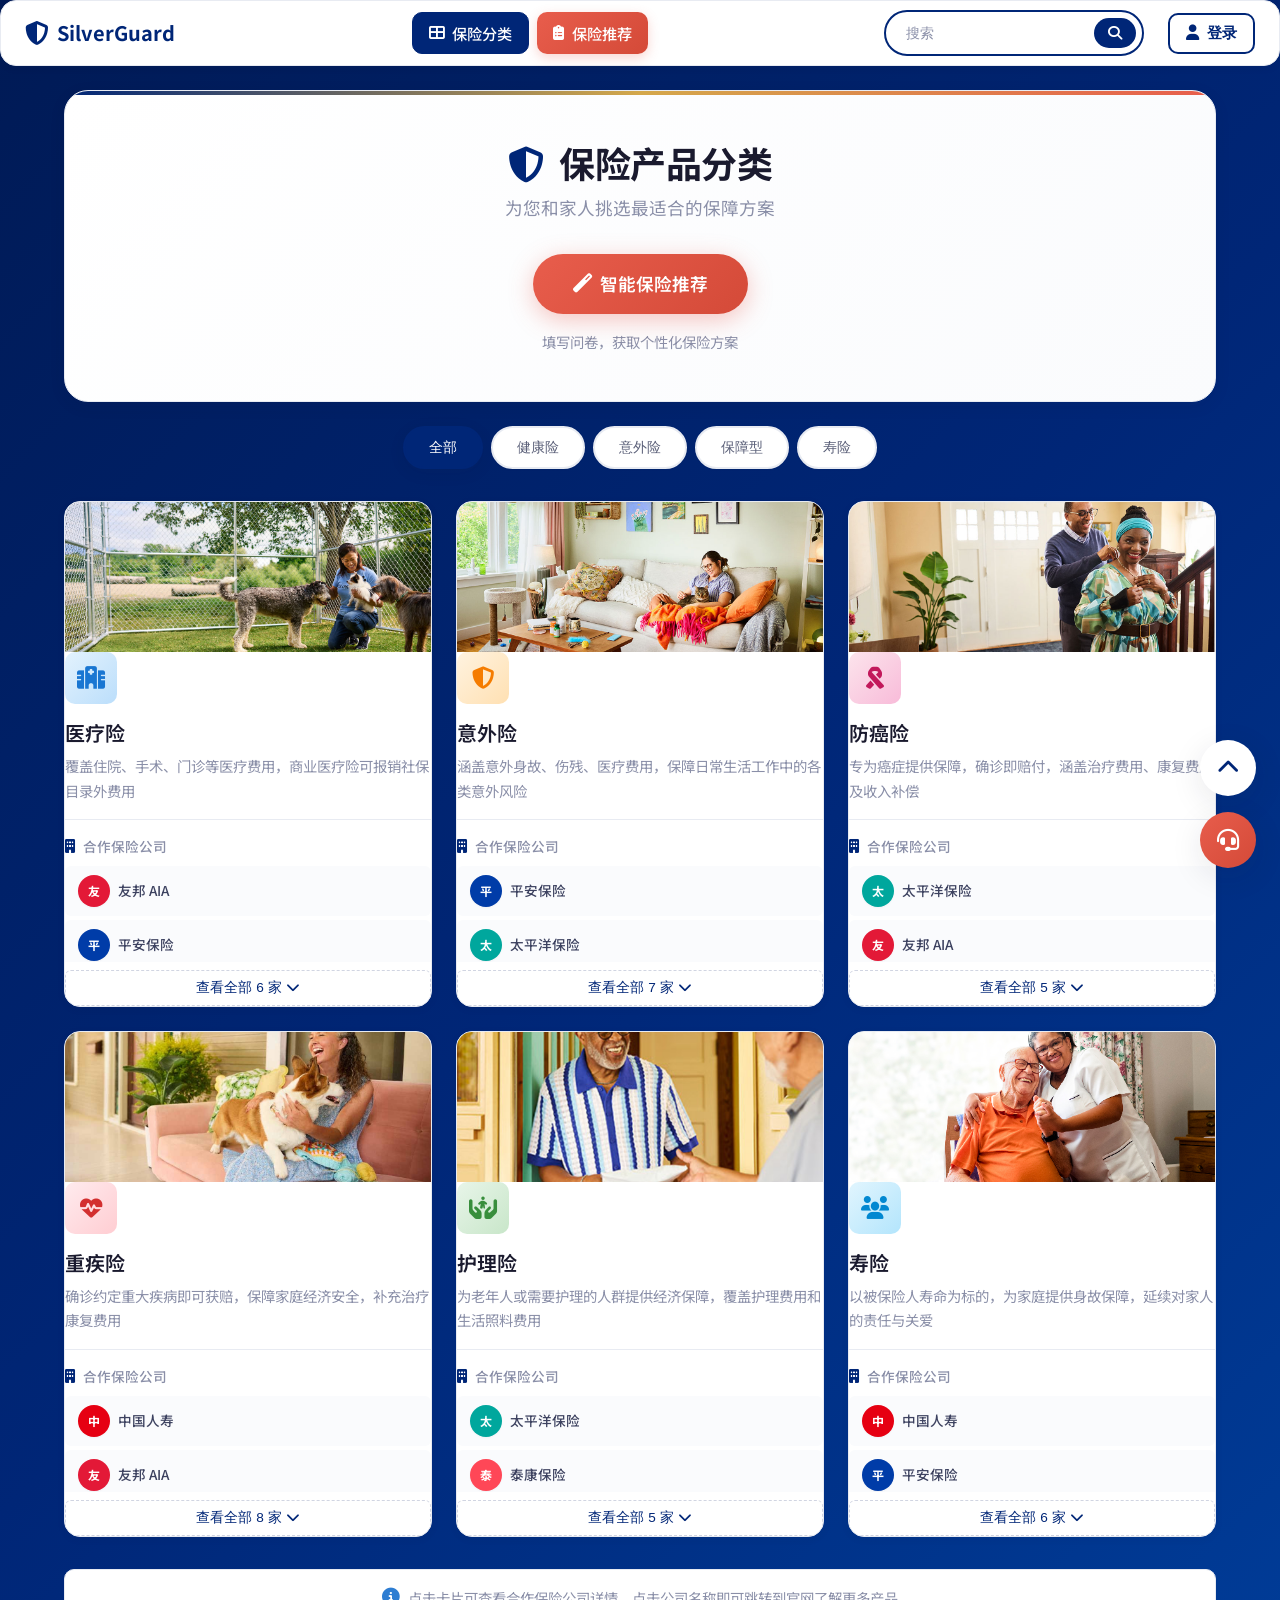
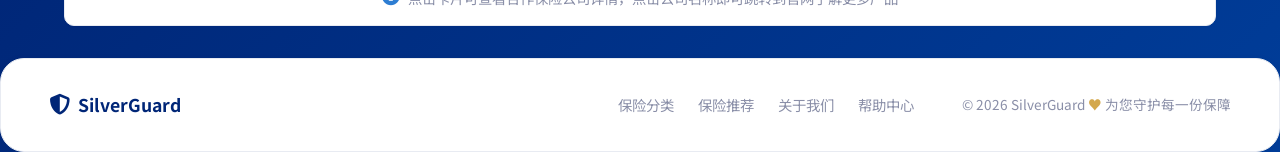
==== SilverGuard/index.html @ 25988c4d "Add files via upload" ====
<!DOCTYPE html>
<html lang="zh-CN">
<head>
    <meta charset="UTF-8">
    <meta name="viewport" content="width=device-width, initial-scale=1.0">
    <title>SilverGuard - 保险产品分类</title>
    <link rel="stylesheet" href="https://cdnjs.cloudflare.com/ajax/libs/font-awesome/6.4.0/css/all.min.css">
    <link href="https://fonts.googleapis.com/css2?family=Noto+Sans+SC:wght@400;500;600;700&display=swap" rel="stylesheet">
    <link rel="stylesheet" href="css/style.css">
    <style>body { background: linear-gradient(135deg, #001a55 0%, #002677 50%, #003d99 100%) !important; }</style>
</head>
<body>
    <!-- 顶部导航栏 -->
    <nav class="top-nav">
        <div class="nav-container">
            <div class="nav-brand">
                <i class="fas fa-shield-alt"></i>
                <span>SilverGuard</span>
            </div>
            <div class="nav-links">
                <a href="index.html" class="nav-link active">
                    <i class="fas fa-th-large"></i> <span>保险分类</span>
                </a>
                <a href="questionnaire.html" class="nav-link nav-link-highlight">
                    <i class="fas fa-clipboard-list"></i> <span>保险推荐</span>
                </a>
            </div>
            <!-- 搜索栏 -->
            <div class="search-bar" onclick="openSearchModal()" style="cursor: pointer;">
                <input type="text" placeholder="搜索" readonly>
                <button type="button"><i class="fas fa-search"></i></button>
            </div>
            <div class="nav-actions">
                <button class="btn-login" onclick="openLoginModal()">
                    <i class="fas fa-user"></i> <span>登录</span>
                </button>
            </div>
        </div>
    </nav>

    <!-- 搜索弹窗 -->
    <div id="search-modal" class="search-modal-overlay">
        <div class="search-modal-content">
            <div class="search-modal-header">
                <div class="search-input-wrapper">
                    <i class="fas fa-search search-icon"></i>
                    <input type="text" id="search-input" placeholder="搜索保险公司、保险种类或产品名称..." autocomplete="off">
                    <button class="search-clear-btn" id="search-clear" style="display: none;">
                        <i class="fas fa-times"></i>
                    </button>
                </div>
                <button class="search-close-btn" onclick="closeSearchModal()">
                    <i class="fas fa-times"></i>
                </button>
            </div>
            <div class="search-modal-body">
                <!-- 搜索建议标签 -->
                <div class="search-suggestions" id="search-suggestions">
                    <div class="suggestion-title">热门搜索</div>
                    <div class="suggestion-tags">
                        <span class="tag" onclick="searchWithKeyword('医疗险')">医疗险</span>
                        <span class="tag" onclick="searchWithKeyword('意外险')">意外险</span>
                        <span class="tag" onclick="searchWithKeyword('重疾险')">重疾险</span>
                        <span class="tag" onclick="searchWithKeyword('防癌险')">防癌险</span>
                        <span class="tag" onclick="searchWithKeyword('护理险')">护理险</span>
                        <span class="tag" onclick="searchWithKeyword('寿险')">寿险</span>
                        <span class="tag" onclick="searchWithKeyword('香港')">香港保险</span>
                        <span class="tag" onclick="searchWithKeyword('内地')">内地保险</span>
                        <span class="tag" onclick="searchWithKeyword('友邦')">友邦</span>
                        <span class="tag" onclick="searchWithKeyword('保诚')">保诚</span>
                        <span class="tag" onclick="searchWithKeyword('平安')">平安</span>
                        <span class="tag" onclick="searchWithKeyword('众安')">众安</span>
                    </div>
                </div>
                <!-- 搜索结果区域 -->
                <div class="search-results" id="search-results" style="display: none;">
                    <div class="results-header">
                        <span id="results-count"></span>
                    </div>
                    <div class="results-list" id="results-list"></div>
                </div>
                <!-- 无结果提示 -->
                <div class="search-no-results" id="search-no-results" style="display: none;">
                    <i class="fas fa-search"></i>
                    <p>未找到匹配的保险产品</p>
                    <span>试试其他关键词，或浏览下面的分类</span>
                </div>
            </div>
        </div>
    </div>

    <!-- 登录弹窗 -->
    <div class="modal-overlay" id="loginModal">
        <div class="modal-content">
            <div class="modal-header">
                <h3><i class="fas fa-user-circle"></i> 用户登录</h3>
                <button class="modal-close" onclick="closeLoginModal()">&times;</button>
            </div>
            <div class="modal-body">
                <div class="login-tabs">
                    <button class="login-tab active" onclick="switchLoginTab('password')">密码登录</button>
                    <button class="login-tab" onclick="switchLoginTab('code')">验证码登录</button>
                </div>
                <form id="loginForm" onsubmit="handleLogin(event)">
                    <div class="form-group">
                        <label><i class="fas fa-phone"></i> 手机号</label>
                        <input type="tel" id="phone" placeholder="请输入手机号" required maxlength="11">
                    </div>
                    <div class="form-group" id="passwordGroup">
                        <label><i class="fas fa-lock"></i> 密码</label>
                        <div class="password-input">
                            <input type="password" id="password" placeholder="请输入密码" required>
                            <button type="button" class="toggle-password" onclick="togglePassword()">
                                <i class="fas fa-eye"></i>
                            </button>
                        </div>
                    </div>
                    <div class="form-group" id="codeGroup" style="display: none;">
                        <label><i class="fas fa-key"></i> 验证码</label>
                        <div class="code-input">
                            <input type="text" id="verifyCode" placeholder="请输入验证码" maxlength="6">
                            <button type="button" class="btn-code" onclick="sendCode()">获取验证码</button>
                        </div>
                    </div>
                    <div class="form-options">
                        <label class="remember-me">
                            <input type="checkbox" checked> 记住我
                        </label>
                        <a href="#" class="forgot-link">忘记密码？</a>
                    </div>
                    <button type="submit" class="btn-submit">
                        <i class="fas fa-sign-in-alt"></i> 登录
                    </button>
                    <p class="register-hint">
                        还没有账号？<a href="#" onclick="showRegister()">立即注册</a>
                    </p>
                </form>
            </div>
        </div>
    </div>

    <div class="container">
        <!-- 顶部标题区 -->
        <div class="header">
            <div class="header-content">
                <h1><i class="fas fa-shield-alt"></i> 保险产品分类</h1>
                <p>为您和家人挑选最适合的保障方案</p>
            </div>
            <!-- 快速入口按钮 -->
            <div class="quick-actions">
                <a href="questionnaire.html" class="quick-btn primary">
                    <i class="fas fa-magic"></i> 智能保险推荐
                </a>
                <span class="quick-hint">填写问卷，获取个性化保险方案</span>
            </div>
        </div>

        <!-- 筛选标签 -->
        <div class="filter-section">
            <button class="filter-btn active" data-filter="all">全部</button>
            <button class="filter-btn" data-filter="health">健康险</button>
            <button class="filter-btn" data-filter="accident">意外险</button>
            <button class="filter-btn" data-filter="protection">保障型</button>
            <button class="filter-btn" data-filter="life">寿险</button>
        </div>

        <!-- 保险分类网格 -->
        <div class="category-grid">
            
            <!-- 医疗险卡片 -->
            <div class="category-card medical-card" onclick="expandCategory('medical')">
                <div class="category-image">
                    <img src="picture/P1.png" alt="医疗险">
                </div>
                <div class="category-icon">
                    <i class="fas fa-hospital"></i>
                </div>
                <h3>医疗险</h3>
                <p>覆盖住院、手术、门诊等医疗费用，商业医疗险可报销社保目录外费用</p>
                <div class="category-companies">
                    <span class="companies-label">
                        <i class="fas fa-building"></i> 合作保险公司
                    </span>
                    <div class="company-list" id="medical-list">
                        <a href="https://www.aia.com.hk/zh-hk" target="_blank" class="company-item" onclick="event.stopPropagation()">
                            <span class="company-logo-small" style="--logo-color: #E31937;">友</span>
                            <span class="company-name">友邦 AIA</span>
                            <i class="fas fa-external-link-alt"></i>
                        </a>
                        <a href="https://www.pingan.com" target="_blank" class="company-item" onclick="event.stopPropagation()">
                            <span class="company-logo-small" style="--logo-color: #003CA8;">平</span>
                            <span class="company-name">平安保险</span>
                            <i class="fas fa-external-link-alt"></i>
                        </a>
                        <a href="https://www.cicic.com.cn" target="_blank" class="company-item" onclick="event.stopPropagation()">
                            <span class="company-logo-small" style="--logo-color: #E60012;">中</span>
                            <span class="company-name">中国人寿</span>
                            <i class="fas fa-external-link-alt"></i>
                        </a>
                        <a href="https://www.picchealth.com" target="_blank" class="company-item" onclick="event.stopPropagation()">
                            <span class="company-logo-small" style="--logo-color: #00A79D;">太</span>
                            <span class="company-name">太平洋保险</span>
                            <i class="fas fa-external-link-alt"></i>
                        </a>
                        <a href="https://www.newchinalife.com" target="_blank" class="company-item" onclick="event.stopPropagation()">
                            <span class="company-logo-small" style="--logo-color: #FF6600;">新</span>
                            <span class="company-name">新华保险</span>
                            <i class="fas fa-external-link-alt"></i>
                        </a>
                        <a href="https://www.tal.com" target="_blank" class="company-item" onclick="event.stopPropagation()">
                            <span class="company-logo-small" style="--logo-color: #FF4757;">泰</span>
                            <span class="company-name">泰康保险</span>
                            <i class="fas fa-external-link-alt"></i>
                        </a>
                    </div>
                    <button class="expand-btn" onclick="toggleCompanies(this, 'medical-list', event)">
                        查看全部 6 家 <i class="fas fa-chevron-down"></i>
                    </button>
                </div>
            </div>

            <!-- 意外险卡片 -->
            <div class="category-card accident-card" onclick="expandCategory('accident')">

                <div class="category-image">
                    <img src="picture/P2.png" alt="意外险">
                </div>
                <div class="category-icon">
                    <i class="fas fa-shield-alt"></i>
                </div>
                <h3>意外险</h3>
                <p>涵盖意外身故、伤残、医疗费用，保障日常生活工作中的各类意外风险</p>
                <div class="category-companies">
                    <span class="companies-label">
                        <i class="fas fa-building"></i> 合作保险公司
                    </span>
                    <div class="company-list" id="accident-list">
                        <a href="https://www.pingan.com" target="_blank" class="company-item" onclick="event.stopPropagation()">
                            <span class="company-logo-small" style="--logo-color: #003CA8;">平</span>
                            <span class="company-name">平安保险</span>
                            <i class="fas fa-external-link-alt"></i>
                        </a>
                        <a href="https://www.picchealth.com" target="_blank" class="company-item" onclick="event.stopPropagation()">
                            <span class="company-logo-small" style="--logo-color: #00A79D;">太</span>
                            <span class="company-name">太平洋保险</span>
                            <i class="fas fa-external-link-alt"></i>
                        </a>
                        <a href="https://www.allianz.com.cn" target="_blank" class="company-item" onclick="event.stopPropagation()">
                            <span class="company-logo-small" style="--logo-color: #FF6600;">安</span>
                            <span class="company-name">安联保险</span>
                            <i class="fas fa-external-link-alt"></i>
                        </a>
                        <a href="https://www.axa.com.cn" target="_blank" class="company-item" onclick="event.stopPropagation()">
                            <span class="company-logo-small" style="--logo-color: #003F87;">AX</span>
                            <span class="company-name">AXA 法国安盛</span>
                            <i class="fas fa-external-link-alt"></i>
                        </a>
                        <a href="https://www.generali.com.cn" target="_blank" class="company-item" onclick="event.stopPropagation()">
                            <span class="company-logo-small" style="--logo-color: #00AEEF;">忠</span>
                            <span class="company-name">忠利保险</span>
                            <i class="fas fa-external-link-alt"></i>
                        </a>
                        <a href="https://www.aig.com.cn" target="_blank" class="company-item" onclick="event.stopPropagation()">
                            <span class="company-logo-small" style="--logo-color: #2E7D32;">A</span>
                            <span class="company-name">AIG 美亚保险</span>
                            <i class="fas fa-external-link-alt"></i>
                        </a>
                        <a href="https://www.sunshine.com.cn" target="_blank" class="company-item" onclick="event.stopPropagation()">
                            <span class="company-logo-small" style="--logo-color: #FFB800;">阳</span>
                            <span class="company-name">阳光保险</span>
                            <i class="fas fa-external-link-alt"></i>
                        </a>
                    </div>
                    <button class="expand-btn" onclick="toggleCompanies(this, 'accident-list', event)">
                        查看全部 7 家 <i class="fas fa-chevron-down"></i>
                    </button>
                </div>
            </div>

            <!-- 防癌险卡片 -->
            <div class="category-card cancer-card" onclick="expandCategory('cancer')">
                <div class="category-image">
                    <img src="picture/P3.png" alt="防癌险">
                </div>
                <div class="category-icon">
                    <i class="fas fa-ribbon"></i>
                </div>
                <h3>防癌险</h3>
                <p>专为癌症提供保障，确诊即赔付，涵盖治疗费用、康复费用及收入补偿</p>

                <div class="category-companies">
                    <span class="companies-label">
                        <i class="fas fa-building"></i> 合作保险公司
                    </span>
                    <div class="company-list" id="cancer-list">
                        <a href="https://www.picchealth.com" target="_blank" class="company-item" onclick="event.stopPropagation()">
                            <span class="company-logo-small" style="--logo-color: #00A79D;">太</span>
                            <span class="company-name">太平洋保险</span>
                            <i class="fas fa-external-link-alt"></i>
                        </a>
                        <a href="https://www.aia.com.hk/zh-hk" target="_blank" class="company-item" onclick="event.stopPropagation()">
                            <span class="company-logo-small" style="--logo-color: #E31937;">友</span>
                            <span class="company-name">友邦 AIA</span>
                            <i class="fas fa-external-link-alt"></i>
                        </a>
                        <a href="https://www.bupa.com.cn" target="_blank" class="company-item" onclick="event.stopPropagation()">
                            <span class="company-logo-small" style="--logo-color: #007AC1;">保</span>
                            <span class="company-name">保柏 Bupa</span>
                            <i class="fas fa-external-link-alt"></i>
                        </a>
                        <a href="https://www.msh.com.cn" target="_blank" class="company-item" onclick="event.stopPropagation()">
                            <span class="company-logo-small" style="--logo-color: #E91E63;">M</span>
                            <span class="company-name">MSH 万欣和</span>
                            <i class="fas fa-external-link-alt"></i>
                        </a>
                        <a href="https://www.figmahealth.com" target="_blank" class="company-item" onclick="event.stopPropagation()">
                            <span class="company-logo-small" style="--logo-color: #9C27B0;">安</span>
                            <span class="company-name">复星联合健康</span>
                            <i class="fas fa-external-link-alt"></i>
                        </a>
                    </div>
                    <button class="expand-btn" onclick="toggleCompanies(this, 'cancer-list', event)">
                        查看全部 5 家 <i class="fas fa-chevron-down"></i>
                    </button>
                </div>
            </div>

            <!-- 重疾险卡片 -->
            <div class="category-card critical-card" onclick="expandCategory('critical')">
                <div class="category-image">
                    <img src="picture/P4.png" alt="重疾险">
                </div>
                <div class="category-icon">
                    <i class="fas fa-heartbeat"></i>
                </div>
                <h3>重疾险</h3>
                <p>确诊约定重大疾病即可获赔，保障家庭经济安全，补充治疗康复费用</p>
                
                <div class="category-companies">
                    <span class="companies-label">
                        <i class="fas fa-building"></i> 合作保险公司
                    </span>
                    <div class="company-list" id="critical-list">
                        <a href="https://www.cicic.com.cn" target="_blank" class="company-item" onclick="event.stopPropagation()">
                            <span class="company-logo-small" style="--logo-color: #E60012;">中</span>
                            <span class="company-name">中国人寿</span>
                            <i class="fas fa-external-link-alt"></i>
                        </a>
                        <a href="https://www.aia.com.hk/zh-hk" target="_blank" class="company-item" onclick="event.stopPropagation()">
                            <span class="company-logo-small" style="--logo-color: #E31937;">友</span>
                            <span class="company-name">友邦 AIA</span>
                            <i class="fas fa-external-link-alt"></i>
                        </a>
                        <a href="https://www.pingan.com" target="_blank" class="company-item" onclick="event.stopPropagation()">
                            <span class="company-logo-small" style="--logo-color: #003CA8;">平</span>
                            <span class="company-name">平安保险</span>
                            <i class="fas fa-external-link-alt"></i>
                        </a>
                        <a href="https://www.newchinalife.com" target="_blank" class="company-item" onclick="event.stopPropagation()">
                            <span class="company-logo-small" style="--logo-color: #FF6600;">新</span>
                            <span class="company-name">新华保险</span>
                            <i class="fas fa-external-link-alt"></i>
                        </a>
                        <a href="https://www.tal.com" target="_blank" class="company-item" onclick="event.stopPropagation()">
                            <span class="company-logo-small" style="--logo-color: #FF4757;">泰</span>
                            <span class="company-name">泰康保险</span>
                            <i class="fas fa-external-link-alt"></i>
                        </a>
                        <a href="https://www.huatai.com" target="_blank" class="company-item" onclick="event.stopPropagation()">
                            <span class="company-logo-small" style="--logo-color: #1E88E5;">华</span>
                            <span class="company-name">华泰保险</span>
                            <i class="fas fa-external-link-alt"></i>
                        </a>
                        <a href="https://www.life.cn" target="_blank" class="company-item" onclick="event.stopPropagation()">
                            <span class="company-logo-small" style="--logo-color: #00ACC1;">中</span>
                            <span class="company-name">中意人寿</span>
                            <i class="fas fa-external-link-alt"></i>
                        </a>
                        <a href="https://www.nci.com.cn" target="_blank" class="company-item" onclick="event.stopPropagation()">
                            <span class="company-logo-small" style="--logo-color: #7CB342;">农</span>
                            <span class="company-name">农银人寿</span>
                            <i class="fas fa-external-link-alt"></i>
                        </a>
                    </div>
                    <button class="expand-btn" onclick="toggleCompanies(this, 'critical-list', event)">
                        查看全部 8 家 <i class="fas fa-chevron-down"></i>
                    </button>
                </div>
            </div>

            <!-- 护理险卡片 -->
            <div class="category-card nursing-card" onclick="expandCategory('nursing')">
                <div class="category-image">
                    <img src="picture/P5.png" alt="护理险">
                </div>
                <div class="category-icon">
                    <i class="fas fa-hands-holding-child"></i>
                </div>
                <h3>护理险</h3>
                <p>为老年人或需要护理的人群提供经济保障，覆盖护理费用和生活照料费用</p>

                <div class="category-companies">
                    <span class="companies-label">
                        <i class="fas fa-building"></i> 合作保险公司
                    </span>
                    <div class="company-list" id="nursing-list">
                        <a href="https://www.picchealth.com" target="_blank" class="company-item" onclick="event.stopPropagation()">
                            <span class="company-logo-small" style="--logo-color: #00A79D;">太</span>
                            <span class="company-name">太平洋保险</span>
                            <i class="fas fa-external-link-alt"></i>
                        </a>
                        <a href="https://www.tal.com" target="_blank" class="company-item" onclick="event.stopPropagation()">
                            <span class="company-logo-small" style="--logo-color: #FF4757;">泰</span>
                            <span class="company-name">泰康保险</span>
                            <i class="fas fa-external-link-alt"></i>
                        </a>
                        <a href="https://www.pingan.com" target="_blank" class="company-item" onclick="event.stopPropagation()">
                            <span class="company-logo-small" style="--logo-color: #003CA8;">平</span>
                            <span class="company-name">平安保险</span>
                            <i class="fas fa-external-link-alt"></i>
                        </a>
                        <a href="https://www.cicic.com.cn" target="_blank" class="company-item" onclick="event.stopPropagation()">
                            <span class="company-logo-small" style="--logo-color: #E60012;">中</span>
                            <span class="company-name">中国人寿</span>
                            <i class="fas fa-external-link-alt"></i>
                        </a>
                        <a href="https://www.renbao.com" target="_blank" class="company-item" onclick="event.stopPropagation()">
                            <span class="company-logo-small" style="--logo-color: #4CAF50;">人</span>
                            <span class="company-name">人保健康</span>
                            <i class="fas fa-external-link-alt"></i>
                        </a>
                    </div>
                    <button class="expand-btn" onclick="toggleCompanies(this, 'nursing-list', event)">
                        查看全部 5 家 <i class="fas fa-chevron-down"></i>
                    </button>
                </div>
            </div>

            <!-- 寿险卡片 -->
            <div class="category-card life-card" onclick="expandCategory('life')">
                <div class="category-image">
                    <img src="picture/P6.png" alt="寿险">
                </div>
                <div class="category-icon">
                    <i class="fas fa-users"></i>
                </div>
                <h3>寿险</h3>
                <p>以被保险人寿命为标的，为家庭提供身故保障，延续对家人的责任与关爱</p>
                <div class="category-companies">
                    <span class="companies-label">
                        <i class="fas fa-building"></i> 合作保险公司
                    </span>
                    <div class="company-list" id="life-list">
                        <a href="https://www.cicic.com.cn" target="_blank" class="company-item" onclick="event.stopPropagation()">
                            <span class="company-logo-small" style="--logo-color: #E60012;">中</span>
                            <span class="company-name">中国人寿</span>
                            <i class="fas fa-external-link-alt"></i>
                        </a>
                        <a href="https://www.pingan.com" target="_blank" class="company-item" onclick="event.stopPropagation()">
                            <span class="company-logo-small" style="--logo-color: #003CA8;">平</span>
                            <span class="company-name">平安保险</span>
                            <i class="fas fa-external-link-alt"></i>
                        </a>
                        <a href="https://www.newchinalife.com" target="_blank" class="company-item" onclick="event.stopPropagation()">
                            <span class="company-logo-small" style="--logo-color: #FF6600;">新</span>
                            <span class="company-name">新华保险</span>
                            <i class="fas fa-external-link-alt"></i>
                        </a>
                        <a href="https://www.aia.com.hk/zh-hk" target="_blank" class="company-item" onclick="event.stopPropagation()">
                            <span class="company-logo-small" style="--logo-color: #E31937;">友</span>
                            <span class="company-name">友邦 AIA</span>
                            <i class="fas fa-external-link-alt"></i>
                        </a>
                        <a href="https://www.fuwu.com" target="_blank" class="company-item" onclick="event.stopPropagation()">
                            <span class="company-logo-small" style="--logo-color: #795548;">富</span>
                            <span class="company-name">富德生命</span>
                            <i class="fas fa-external-link-alt"></i>
                        </a>
                        <a href="https://www.tal.com" target="_blank" class="company-item" onclick="event.stopPropagation()">
                            <span class="company-logo-small" style="--logo-color: #FF4757;">泰</span>
                            <span class="company-name">泰康保险</span>
                            <i class="fas fa-external-link-alt"></i>
                        </a>
                    </div>
                    <button class="expand-btn" onclick="toggleCompanies(this, 'life-list', event)">
                        查看全部 6 家 <i class="fas fa-chevron-down"></i>
                    </button>
                </div>
            </div>

        </div>

        <!-- 底部提示 -->
        <div class="footer-tip">
            <i class="fas fa-info-circle"></i>
            <span>点击卡片可查看合作保险公司详情，点击公司名称即可跳转到官网了解更多产品</span>
        </div>
    </div>

    <!-- 悬浮客服入口 -->
    <div class="floating-service">
        <button class="service-btn" title="返回顶部" onclick="scrollToTop()">
            <i class="fas fa-chevron-up"></i>
            <span class="service-tooltip">返回顶部</span>
        </button>
        <button class="service-btn primary" title="在线咨询" onclick="openServiceChat()">
            <i class="fas fa-headset"></i>
            <span class="service-tooltip">在线咨询</span>
        </button>
    </div>

    <!-- 页脚 -->
    <footer class="site-footer">
        <div class="footer-content">
            <div class="footer-brand">
                <i class="fas fa-shield-alt"></i>
                <span>SilverGuard</span>
            </div>
            <div class="footer-links">
                <a href="index.html">保险分类</a>
                <a href="questionnaire.html">保险推荐</a>
                <a href="#">关于我们</a>
                <a href="#">帮助中心</a>
            </div>
            <div class="footer-copyright">
                © 2026 SilverGuard <span>♥</span> 为您守护每一份保障
            </div>
        </div>
    </footer>

    <script>
        // 返回顶部功能
        function scrollToTop() {
            window.scrollTo({ top: 0, behavior: 'smooth' });
        }

        // 在线咨询功能
        function openServiceChat() {
            alert('在线客服功能开发中，请拨打客服热线：400-888-8888');
        }
    </script>

    <script>
        // =============================================
        // 完整保险产品数据库（内地 + 香港）
        // =============================================
        const allInsuranceProducts = [
            // ============ 香港保险 ============
            // 医疗险 / VHIS
            {
                name: "Bupa Hero VHIS 灵活计划",
                company: "保柏 Bupa Hong Kong",
                category: "医疗险",
                region: "香港",
                tags: ["VHIS", "灵活计划", "住院保障", "手术报销"],
                description: "适合作为住院及手术报销型医疗保障的核心配置，较适合健康情况稳定、风险较低到中等的长者参考。"
            },
            {
                name: "AIA 自愿医保标准计划",
                company: "友邦 AIA Hong Kong",
                category: "医疗险",
                region: "香港",
                tags: ["VHIS", "自愿医保", "标准计划"],
                description: "适合希望优先补强基础医疗报销、且整体健康风险较低的长者用户参考。"
            },
            {
                name: "PRUHealth VHIS EasyChoice",
                company: "保诚 Prudential Hong Kong",
                category: "医疗险",
                region: "香港",
                tags: ["VHIS", "灵活计划", "健康保障"],
                description: "适合希望在已有基础保障之上增加住院医疗补充、且风险水平偏低到中低的长者参考。"
            },
            {
                name: "AXA 安盛医疗保障计划",
                company: "安盛 AXA Hong Kong",
                category: "医疗险",
                region: "香港",
                tags: ["医疗保障", "住院报销", "手术费用"],
                description: "适合希望以较成熟品牌补充住院及手术报销保障的长者作基础医疗参考。"
            },
            {
                name: "FWD 自愿医保灵活计划",
                company: "富卫 FWD Hong Kong",
                category: "医疗险",
                region: "香港",
                tags: ["VHIS", "灵活计划", "住院保障"],
                description: "适合希望补足住院报销保障、同时重视产品结构相对灵活性的长者参考。"
            },
            {
                name: "Blue Cross 蓝十字住院医疗计划",
                company: "蓝十字 Blue Cross Hong Kong",
                category: "医疗险",
                region: "香港",
                tags: ["住院医疗", "高龄友好", "手术报销"],
                description: "适合希望强化住院及手术费用报销、同时重视高龄阶段可持续性的用户参考。"
            },
            {
                name: "Manulife 宏利自愿医保标准计划",
                company: "宏利 Manulife Hong Kong",
                category: "医疗险",
                region: "香港",
                tags: ["VHIS", "标准计划", "基础医疗"],
                description: "适合整体健康风险较低、希望先建立基础医疗报销框架的长者用户作入门参考。"
            },
            // 防癌险
            {
                name: "AXA 防癌保障计划",
                company: "安盛 AXA Hong Kong",
                category: "防癌险",
                region: "香港",
                tags: ["防癌", "癌症保障", "专项保障"],
                description: "更适合无法完整配置传统重疾险时，用于聚焦癌症风险的补充保障参考。"
            },
            {
                name: "Blue Cross 癌症医疗保障",
                company: "蓝十字 Blue Cross Hong Kong",
                category: "防癌险",
                region: "香港",
                tags: ["癌症医疗", "治疗费用", "高龄可投"],
                description: "适合中高风险及高龄用户优先考虑癌症相关保障缺口时参考。"
            },
            {
                name: "AIA 癌症保障计划",
                company: "友邦 AIA Hong Kong",
                category: "防癌险",
                region: "香港",
                tags: ["癌症保障", "确诊即赔", "品牌保障"],
                description: "适合希望针对癌症风险做专项准备、且当前身体风险处于中等至中高区间的长者参考。"
            },
            // 意外险
            {
                name: "FWD 全方位意外保障计划",
                company: "富卫 FWD Hong Kong",
                category: "意外险",
                region: "香港",
                tags: ["意外保障", "跌倒骨折", "高龄友好"],
                description: "意外险通常是高龄或慢病人群更容易配置的低门槛保障之一，适合作为长者基础补充。"
            },
            {
                name: "Blue Cross 个人意外保障计划",
                company: "蓝十字 Blue Cross Hong Kong",
                category: "意外险",
                region: "香港",
                tags: ["意外保障", "日常意外", "低门槛"],
                description: "适合作为长者基础兜底型保障，重点补充跌倒、扭伤、骨折等日常意外风险。"
            },
            {
                name: "AIA 个人意外保障计划",
                company: "友邦 AIA Hong Kong",
                category: "意外险",
                region: "香港",
                tags: ["意外保障", "身故伤残", "医疗报销"],
                description: "适合预算有限但仍希望补充意外身故、伤残及意外医疗责任的长者用户参考。"
            },
            {
                name: "Manulife 宏利意外保障计划",
                company: "宏利 Manulife Hong Kong",
                category: "意外险",
                region: "香港",
                tags: ["意外保障", "高龄可投", "基础兜底"],
                description: "适合高龄阶段优先考虑基础意外风险补偿、并作为最低门槛保障组合之一。"
            },
            // 重疾险
            {
                name: "AIA 危疾全护保障",
                company: "友邦 AIA Hong Kong",
                category: "重疾险",
                region: "香港",
                tags: ["重疾险", "危疾保障", "多次赔付"],
                description: "适合希望获得全面重疾保障、预算充足且健康状况良好的长者参考。"
            },
            {
                name: "PRUHealth 危疾多重保",
                company: "保诚 Prudential Hong Kong",
                category: "重疾险",
                region: "香港",
                tags: ["重疾险", "多重保障", "癌症心脏中风"],
                description: "适合希望获得多次重疾赔付、重视癌症和心血管保障的长者参考。"
            },

            // ============ 内地保险 ============
            // 重疾险
            {
                name: "尊享e生重疾险",
                company: "众安在线财险",
                category: "重疾险",
                region: "内地",
                tags: ["一年期重疾", "可选轻中症", "高龄友好"],
                description: "0-70岁可投保，高龄上限较高，可作为中老年重疾候选产品。"
            },
            {
                name: "众民保·重疾险(免健告)",
                company: "众安在线财险",
                category: "重疾险",
                region: "内地",
                tags: ["免健告", "宽松核保"],
                description: "免健康告知，适合做宽松核保候选，对带病体友好。"
            },
            {
                name: "易生守护",
                company: "德华安顾人寿",
                category: "重疾险",
                region: "内地",
                tags: ["至80岁", "易核类", "高龄可投"],
                description: "高龄可投到70岁，偏中高龄过渡型重疾，适合60-70岁人群。"
            },
            {
                name: "i无忧（易核版）-不含身故",
                company: "人保寿险",
                category: "重疾险",
                region: "内地",
                tags: ["易核版", "不含身故"],
                description: "核保相对友好，但年龄上限更低（65岁封顶），适合健康状况一般的人群。"
            },
            {
                name: "康乐一生易核版2.0",
                company: "复星联合健康",
                category: "重疾险",
                region: "内地",
                tags: ["易核版2.0", "终身保障"],
                description: "适合做65岁以内、健康较一般人群候选，保障期限为终身。"
            },
            // 百万医疗险
            {
                name: "e生保·百万医疗险",
                company: "平安健康险",
                category: "百万医疗险",
                region: "内地",
                tags: ["高保额", "住院报销", "大病房"],
                description: "高保额、高免赔额的商业医疗保险，用于报销大病住院、手术等高额医疗费用。"
            },
            {
                name: "好医保·长期医疗险",
                company: "人保健康险",
                category: "百万医疗险",
                region: "内地",
                tags: ["保证续保", "长期医疗"],
                description: "保证续保期的产品能够确保持续的医疗保护网，不限社保内外用药。"
            },
            {
                name: "尊享e生·百万医疗险",
                company: "众安在线财险",
                category: "百万医疗险",
                region: "内地",
                tags: ["高性价比", "灵活选择"],
                description: "通过设定免赔额对高额住院费用予以全额或大比例报销，是社保的有力补充。"
            },
            // 意外险
            {
                name: "小蜜蜂2号超越版",
                company: "鼎和保险",
                category: "意外险",
                region: "内地",
                tags: ["综合意外", "交通意外", "高性价比"],
                description: "保费低、杠杆高，覆盖日常突发意外风险（跌倒、车祸等），包含意外身故/伤残和意外医疗。"
            },
            {
                name: "大护甲5号成人意外险",
                company: "太平洋保险",
                category: "意外险",
                region: "内地",
                tags: ["成人意外", "猝死保障"],
                description: "适合18-60岁成人，覆盖意外身故/伤残和意外医疗，猝死也在保障范围内。"
            },
            {
                name: "孝心安·老年人意外险",
                company: "平安财险",
                category: "意外险",
                region: "内地",
                tags: ["老年人专属", "骨折保障"],
                description: "专为老年人设计，覆盖跌倒骨折等常见意外，80岁前可投保。"
            },
            // 防癌险
            {
                name: "孝亲宝·中老年防癌险",
                company: "德华安顾人寿",
                category: "防癌险",
                region: "内地",
                tags: ["中老年防癌", "确诊即赔"],
                description: "专门针对恶性肿瘤提供保障的健康告知宽松产品，适合带病体投保。"
            },
            {
                name: "平安终身防癌险",
                company: "平安健康险",
                category: "防癌险",
                region: "内地",
                tags: ["终身防癌", "长期保障"],
                description: "确诊即赔付，涵盖癌症治疗全流程，终身续保，是高龄人群的最后防线。"
            },
            // 护理险
            {
                name: "增多多3号护理险",
                company: "昆仑健康保险",
                category: "护理险",
                region: "内地",
                tags: ["长期护理", "护理津贴"],
                description: "针对失能状态提供护理金额津贴或护工上门服务，缓解家庭护理负担。"
            },
            {
                name: "福瑞百岁护理险",
                company: "复星联合健康",
                category: "护理险",
                region: "内地",
                tags: ["百岁护理", "重度护理"],
                description: "适合老龄化社会中子女精力不足、居家养老风险大的情况。"
            }
        ];

        // =============================================
        // 搜索功能相关变量
        // =============================================
        const searchModal = document.getElementById('search-modal');
        const searchInput = document.getElementById('search-input');
        const searchClearBtn = document.getElementById('search-clear');
        const searchSuggestions = document.getElementById('search-suggestions');
        const searchResults = document.getElementById('search-results');
        const searchNoResults = document.getElementById('search-no-results');
        const resultsList = document.getElementById('results-list');
        const resultsCount = document.getElementById('results-count');

        // =============================================
        // 搜索匹配函数
        // =============================================
        function searchProducts(keyword) {
            if (!keyword || keyword.trim() === '') {
                return [];
            }
            
            const lowerKeyword = keyword.toLowerCase().trim();
            
            // 关键词分类映射
            const categoryKeywords = {
                '医疗险': ['医疗', 'vh', 'hospital', '住院', '手术', '报销'],
                '意外险': ['意外', 'accident', '跌倒', '骨折', '扭伤'],
                '重疾险': ['重疾', 'critical', '重大疾病', '癌症给付'],
                '防癌险': ['防癌', 'cancer', '癌症', '恶性肿瘤'],
                '护理险': ['护理', 'nursing', '长期护理', '失能'],
                '寿险': ['寿险', 'life', '人寿', '身故', '定期寿'],
                '百万医疗险': ['百万', '高保额', '大额医疗']
            };

            const regionKeywords = {
                '香港': ['香港', 'hk', 'hong kong'],
                '内地': ['内地', 'mainland', '大陆', '中国']
            };

            const companyKeywords = {
                '友邦': ['友邦', 'aia'],
                '保诚': ['保诚', 'prudential', 'pruhealth'],
                '安盛': ['安盛', 'axa'],
                '保柏': ['保柏', 'bupa'],
                '宏利': ['宏利', 'manulife'],
                '万通': ['万通', 'yf life'],
                '平安': ['平安', 'ping an'],
                '众安': ['众安'],
                '太平': ['太平', 'taiping'],
                '人寿': ['人寿', 'life'],
                '汇丰': ['汇丰', 'hsbc'],
                '中银': ['中银', 'boc'],
                '蓝十字': ['蓝十字', 'blue cross'],
                '信诺': ['信诺', 'cigna'],
                '永明': ['永明', 'sun life'],
                '苏黎世': ['苏黎世', 'zurich'],
                '安联': ['安联', 'allianz'],
                '富卫': ['富卫', 'fwd'],
                '忠意': ['忠意', 'generali'],
                '周大福': ['周大福', 'ctf'],
                '泰康': ['泰康', 'taikang'],
                '富邦': ['富邦', 'fubon'],
                '德华': ['德华', 'dehua'],
                '中国人寿': ['中国人寿', 'chinalife'],
                '人保': ['人保', 'picc'],
                '太平洋': ['太平洋', 'cpic'],
                '昆仑': ['昆仑'],
                '复星': ['复星', 'fosun'],
                '鼎和': ['鼎和'],
                '和谐': ['和谐']
            };

            return allInsuranceProducts.filter(product => {
                const name = product.name.toLowerCase();
                const company = product.company.toLowerCase();
                const category = product.category.toLowerCase();
                const tags = product.tags.join(' ').toLowerCase();
                const desc = product.description.toLowerCase();
                const region = product.region.toLowerCase();

                // 精确匹配产品名称
                if (name.includes(lowerKeyword)) return true;
                
                // 匹配公司名
                if (company.includes(lowerKeyword)) return true;
                
                // 匹配描述
                if (desc.includes(lowerKeyword)) return true;
                
                // 匹配标签
                if (tags.includes(lowerKeyword)) return true;
                
                // 匹配地区
                for (const [regionName, keywords] of Object.entries(regionKeywords)) {
                    if (keywords.some(k => k.includes(lowerKeyword) || lowerKeyword.includes(k))) {
                        if (region.includes(regionName.toLowerCase())) return true;
                    }
                }
                
                // 匹配保险公司
                for (const [companyName, keywords] of Object.entries(companyKeywords)) {
                    if (keywords.some(k => k.includes(lowerKeyword) || lowerKeyword.includes(k))) {
                        if (company.includes(companyName.toLowerCase())) return true;
                    }
                }
                
                // 匹配保险种类
                for (const [catName, keywords] of Object.entries(categoryKeywords)) {
                    if (keywords.some(k => k.includes(lowerKeyword) || lowerKeyword.includes(k))) {
                        if (category.includes(catName.toLowerCase())) return true;
                    }
                }
                
                return false;
            });
        }

        // =============================================
        // 渲染搜索结果
        // =============================================
        function renderResults(products, keyword) {
            if (products.length === 0) {
                searchSuggestions.style.display = 'none';
                searchResults.style.display = 'none';
                searchNoResults.style.display = 'block';
                return;
            }

            searchSuggestions.style.display = 'none';
            searchNoResults.style.display = 'none';
            searchResults.style.display = 'block';
            resultsCount.textContent = `找到 ${products.length} 个相关保险产品`;

            // 按地区和类别分组
            const grouped = {
                '香港': { '医疗险': [], '意外险': [], '防癌险': [], '重疾险': [] },
                '内地': { '医疗险': [], '意外险': [], '防癌险': [], '重疾险': [], '护理险': [], '百万医疗险': [] }
            };

            products.forEach(product => {
                if (!grouped[product.region]) {
                    grouped[product.region] = {};
                }
                if (!grouped[product.region][product.category]) {
                    grouped[product.region][product.category] = [];
                }
                grouped[product.region][product.category].push(product);
            });

            let html = '';
            const regionOrder = ['香港', '内地'];
            const categoryOrder = ['医疗险', '百万医疗险', '意外险', '防癌险', '重疾险', '护理险', '寿险'];

            regionOrder.forEach(region => {
                if (!grouped[region]) return;
                
                const hasProducts = categoryOrder.some(cat => grouped[region][cat] && grouped[region][cat].length > 0);
                if (!hasProducts) return;

                html += `<div class="results-category-title">${region}保险</div>`;

                categoryOrder.forEach(category => {
                    const items = grouped[region][category];
                    if (!items || items.length === 0) return;

                    items.forEach(product => {
                        const tagsHtml = product.tags.slice(0, 3).map(tag => 
                            `<span class="result-tag">${tag}</span>`
                        ).join('');

                        html += `
                            <div class="result-item" onclick="showProductDetail('${escapeHtml(product.name)}')">
                                <div class="result-item-header">
                                    <span class="result-item-title">${escapeHtml(product.name)}</span>
                                    <div class="result-item-badge">
                                        <span class="badge badge-region">${product.region}</span>
                                        <span class="badge badge-category">${product.category}</span>
                                    </div>
                                </div>
                                <div class="result-item-company">${escapeHtml(product.company)}</div>
                                <div class="result-item-desc">${escapeHtml(product.description)}</div>
                                <div class="result-item-tags">${tagsHtml}</div>
                            </div>
                        `;
                    });
                });
            });

            resultsList.innerHTML = html;
        }

        // =============================================
        // 显示产品详情
        // =============================================
        function showProductDetail(productName) {
            const product = allInsuranceProducts.find(p => p.name === productName);
            if (!product) return;

            closeSearchModal();
            alert(`【${product.name}】\n\n公司：${product.company}\n类型：${product.category}（${product.region}）\n\n产品简介：\n${product.description}\n\n关键词：${product.tags.join('、')}`);
        }

        // =============================================
        // 工具函数
        // =============================================
        function escapeHtml(str) {
            const div = document.createElement('div');
            div.textContent = str;
            return div.innerHTML;
        }

        // =============================================
        // 搜索弹窗控制
        // =============================================
        function openSearchModal() {
            searchModal.style.display = 'flex';
            document.body.style.overflow = 'hidden';
            setTimeout(() => searchInput.focus(), 100);
        }

        function closeSearchModal() {
            searchModal.style.display = 'none';
            document.body.style.overflow = '';
            searchInput.value = '';
            searchClearBtn.style.display = 'none';
            searchSuggestions.style.display = 'block';
            searchResults.style.display = 'none';
            searchNoResults.style.display = 'none';
        }

        function searchWithKeyword(keyword) {
            searchInput.value = keyword;
            searchClearBtn.style.display = keyword ? 'block' : 'none';
            const results = searchProducts(keyword);
            renderResults(results, keyword);
        }

        // =============================================
        // 搜索事件监听
        // =============================================
        if (searchInput) {
            searchInput.addEventListener('input', function() {
                const keyword = this.value.trim();
                searchClearBtn.style.display = keyword ? 'block' : 'none';
                
                if (keyword.length === 0) {
                    searchSuggestions.style.display = 'block';
                    searchResults.style.display = 'none';
                    searchNoResults.style.display = 'none';
                } else {
                    const results = searchProducts(keyword);
                    renderResults(results, keyword);
                }
            });
        }

        if (searchClearBtn) {
            searchClearBtn.addEventListener('click', function() {
                searchInput.value = '';
                searchClearBtn.style.display = 'none';
                searchSuggestions.style.display = 'block';
                searchResults.style.display = 'none';
                searchNoResults.style.display = 'none';
                searchInput.focus();
            });
        }

        if (searchModal) {
            searchModal.addEventListener('click', function(e) {
                if (e.target === searchModal) {
                    closeSearchModal();
                }
            });
        }

        document.addEventListener('keydown', function(e) {
            if (e.key === 'Escape' && searchModal && searchModal.style.display === 'flex') {
                closeSearchModal();
            }
        });

        // ========== 登录相关功能 ==========
        let loginType = 'password';
        let countdown = 0;
        let timer = null;

        function openLoginModal() {
            document.getElementById('loginModal').classList.add('active');
            document.body.style.overflow = 'hidden';
        }

        function closeLoginModal() {
            document.getElementById('loginModal').classList.remove('active');
            document.body.style.overflow = '';
            // 重置表单
            document.getElementById('loginForm').reset();
        }

        function switchLoginTab(type) {
            loginType = type;
            document.querySelectorAll('.login-tab').forEach(tab => tab.classList.remove('active'));
            event.target.classList.add('active');
            
            if (type === 'password') {
                document.getElementById('passwordGroup').style.display = 'block';
                document.getElementById('codeGroup').style.display = 'none';
                document.getElementById('password').required = true;
                document.getElementById('verifyCode').required = false;
            } else {
                document.getElementById('passwordGroup').style.display = 'none';
                document.getElementById('codeGroup').style.display = 'block';
                document.getElementById('password').required = false;
                document.getElementById('verifyCode').required = true;
            }
        }

        function togglePassword() {
            const pwdInput = document.getElementById('password');
            const icon = document.querySelector('.toggle-password i');
            if (pwdInput.type === 'password') {
                pwdInput.type = 'text';
                icon.className = 'fas fa-eye-slash';
            } else {
                pwdInput.type = 'password';
                icon.className = 'fas fa-eye';
            }
        }

        function sendCode() {
            const phone = document.getElementById('phone').value;
            if (!phone || phone.length !== 11) {
                alert('请输入正确的手机号');
                return;
            }
            
            if (countdown > 0) return;
            
            // 模拟发送验证码
            alert('验证码已发送到您的手机：' + phone);
            countdown = 60;
            const codeBtn = document.querySelector('.btn-code');
            codeBtn.disabled = true;
            
            timer = setInterval(() => {
                countdown--;
                if (countdown > 0) {
                    codeBtn.textContent = `${countdown}秒后重试`;
                } else {
                    clearInterval(timer);
                    codeBtn.textContent = '获取验证码';
                    codeBtn.disabled = false;
                }
            }, 1000);
        }

        function handleLogin(event) {
            event.preventDefault();
            const phone = document.getElementById('phone').value;
            
            if (!phone || phone.length !== 11) {
                alert('请输入正确的手机号');
                return;
            }
            
            // 模拟登录成功
            const userBtn = document.querySelector('.btn-login');
            userBtn.innerHTML = '<i class="fas fa-user-check"></i> 我的账户';
            userBtn.onclick = showUserMenu;
            
            closeLoginModal();
            alert('登录成功！欢迎回来。');
        }

        function showRegister() {
            alert('注册功能开发中，请稍候...');
        }

        function showUserMenu() {
            alert('用户菜单：\n\n1. 个人中心\n2. 我的收藏\n3. 历史记录\n4. 退出登录');
        }

        // 点击弹窗外部关闭
        document.getElementById('loginModal').addEventListener('click', function(e) {
            if (e.target === this) {
                closeLoginModal();
            }
        });

        // ESC 键关闭弹窗
        document.addEventListener('keydown', function(e) {
            if (e.key === 'Escape') {
                closeLoginModal();
            }
        });

        // ========== 保险公司列表展开/收起 ==========
        function toggleCompanies(btn, listId, event) {
            event.stopPropagation();
            const listContainer = document.getElementById(listId);
            
            if (listContainer.classList.contains('expanded')) {
                listContainer.classList.remove('expanded');
                btn.classList.remove('expanded');
                btn.innerHTML = `查看全部 ${listContainer.children.length} 家 <i class="fas fa-chevron-down"></i>`;
            } else {
                listContainer.classList.add('expanded');
                btn.classList.add('expanded');
                btn.innerHTML = `收起 <i class="fas fa-chevron-up"></i>`;
            }
        }

        // 卡片点击展开效果
        function expandCategory(category) {
            console.log('Expanded category:', category);
        }

        // ========== 筛选功能 ==========
        document.querySelectorAll('.filter-btn').forEach(btn => {
            btn.addEventListener('click', function() {
                document.querySelectorAll('.filter-btn').forEach(b => b.classList.remove('active'));
                this.classList.add('active');

                const filter = this.dataset.filter;
                const cards = document.querySelectorAll('.category-card');

                cards.forEach(card => {
                    if (filter === 'all') {
                        card.style.display = 'block';
                        setTimeout(() => card.style.opacity = '1', 10);
                    } else {
                        const tags = card.querySelectorAll('.category-tags .tag');
                        let shouldShow = false;
                        tags.forEach(tag => {
                            if (tag.classList.contains(filter + '-tag')) {
                                shouldShow = true;
                            }
                        });

                        if (shouldShow) {
                            card.style.display = 'block';
                            setTimeout(() => card.style.opacity = '1', 10);
                        } else {
                            card.style.opacity = '0';
                            setTimeout(() => card.style.display = 'none', 300);
                        }
                    }
                });
            });
        });
    </script>
</body>
</html>
---- SilverGuard/css/style.css ----
/* ============================================
   SilverGuard 品牌设计系统
   ============================================ */

/* 全局样式重置 */
* {
    margin: 0;
    padding: 0;
    box-sizing: border-box;
}

/* ========== 第一优先级：品牌色体系与文字层级 ========== */
:root {
    /* 主品牌色 - 深海蓝 */
    --primary-blue: #002677;
    --primary-blue-light: #003d99;
    --primary-blue-dark: #001a55;
    --primary-blue-subtle: rgba(0, 38, 119, 0.08);
    
    /* 辅助品牌色 - 琥珀金 */
    --accent-gold: #D4A84B;
    --accent-gold-light: #E8C678;
    --accent-gold-dark: #B8923D;
    
    /* 强调色 - 珊瑚橙 */
    --accent-coral: #E85D4C;
    --accent-coral-light: #FF7B6B;
    --accent-coral-dark: #D44A38;
    
    /* 功能色 */
    --success-green: #1E874B;
    --warning-amber: #E5A117;
    --error-red: #D64545;
    --info-blue: #2D7DD2;
    
    /* 文字层级 */
    --text-primary: #1a1a2e;        /* 主标题 */
    --text-secondary: #3d4260;      /* 副标题/重要正文 */
    --text-body: #5a5f78;            /* 正文 */
    --text-muted: #8a8fa8;           /* 辅助文字 */
    --text-inverse: #FFFFFF;         /* 反色文字 */
    
    /* 背景色系 */
    --bg-page: #F4F6FB;
    --bg-card: #FFFFFF;
    --bg-elevated: #FAFBFD;
    --bg-hover: #F0F4FF;
    
    /* 边框与分隔 */
    --border-light: #E8EBF2;
    --border-medium: #D1D5E2;
    --border-focus: var(--primary-blue);
    
    /* 阴影系统 */
    --shadow-xs: 0 1px 2px rgba(26, 26, 46, 0.04);
    --shadow-sm: 0 2px 8px rgba(26, 26, 46, 0.06);
    --shadow-md: 0 4px 16px rgba(26, 26, 46, 0.08);
    --shadow-lg: 0 8px 32px rgba(26, 26, 46, 0.1);
    --shadow-xl: 0 16px 48px rgba(26, 26, 46, 0.12);
    
    /* 间距系统 */
    --space-xs: 4px;
    --space-sm: 8px;
    --space-md: 16px;
    --space-lg: 24px;
    --space-xl: 32px;
    --space-2xl: 48px;
    --space-3xl: 64px;
    
    /* 圆角系统 */
    --radius-sm: 6px;
    --radius-md: 10px;
    --radius-lg: 16px;
    --radius-xl: 24px;
    --radius-full: 9999px;
    
    /* 过渡动画 */
    --transition-fast: 0.15s ease;
    --transition-base: 0.25s ease;
    --transition-slow: 0.4s ease;
}

/* ========== 全局基础样式 ========== */
body {
    font-family: 'Noto Sans SC', -apple-system, BlinkMacSystemFont, 'Segoe UI', sans-serif;
    background: linear-gradient(135deg, #001a55 0%, #002677 50%, #003d99 100%);
    min-height: 100vh;
    line-height: 1.6;
    color: var(--text-body);
    font-size: 15px;
    -webkit-font-smoothing: antialiased;
    -moz-osx-font-smoothing: grayscale;
}

.container {
    max-width: 1200px;
    margin: 0 auto;
    padding: 0 var(--space-lg);
}

/* 文字层级样式 */
h1, h2, h3, h4, h5, h6 {
    color: var(--text-primary);
    font-weight: 600;
    line-height: 1.3;
}

h1 { font-size: 2rem; font-weight: 700; }     /* 一级标题 */
h2 { font-size: 1.5rem; font-weight: 600; }    /* 二级标题 */
h3 { font-size: 1.25rem; font-weight: 600; }   /* 三级标题 */
h4 { font-size: 1.1rem; font-weight: 600; }   /* 四级标题 */

p { margin-bottom: var(--space-md); }
p:last-child { margin-bottom: 0; }

.text-muted { color: var(--text-muted); }
.text-primary { color: var(--text-primary); }
.text-secondary { color: var(--text-secondary); }

/* ========== 第二优先级：统一Hover交互动效 ========== */
.btn, button, .card, .nav-link, .filter-btn, 
.tag, .company-item, .expand-btn, .result-item,
.quick-btn, .login-tab {
    transition: all var(--transition-base);
}

/* 卡片悬浮效果 */
.card-hover {
    cursor: pointer;
}

.card-hover:hover {
    transform: translateY(-4px);
    box-shadow: var(--shadow-lg);
}

/* 按钮悬浮效果 */
.btn {
    position: relative;
    overflow: hidden;
}

.btn::after {
    content: '';
    position: absolute;
    top: 50%;
    left: 50%;
    width: 0;
    height: 0;
    background: rgba(255, 255, 255, 0.2);
    border-radius: 50%;
    transform: translate(-50%, -50%);
    transition: width 0.4s ease, height 0.4s ease;
}

.btn:hover::after {
    width: 300px;
    height: 300px;
}

/* ========== 顶部导航栏 ========== */
.top-nav {
    background: var(--bg-card);
    border-radius: var(--radius-lg);
    padding: 0 var(--space-lg);
    margin-bottom: var(--space-lg);
    box-shadow: var(--shadow-sm);
    border: 1px solid var(--border-light);
}

.nav-container {
    display: flex;
    align-items: center;
    justify-content: space-between;
    height: 64px;
    gap: var(--space-lg);
}

.nav-brand {
    display: flex;
    align-items: center;
    gap: var(--space-sm);
    font-size: 1.25rem;
    font-weight: 700;
    color: var(--primary-blue);
    text-decoration: none;
}

.nav-brand:hover {
    color: var(--primary-blue-light);
}

.nav-brand i {
    font-size: 1.5rem;
}

.nav-links {
    display: flex;
    gap: var(--space-sm);
    flex: 1;
    justify-content: center;
}

.nav-link {
    display: flex;
    align-items: center;
    gap: var(--space-sm);
    padding: var(--space-sm) var(--space-md);
    color: var(--text-body);
    text-decoration: none;
    font-weight: 500;
    font-size: 0.95rem;
    border-radius: var(--radius-md);
    border: 1px solid transparent;
}

.nav-link:hover {
    background: var(--bg-hover);
    color: var(--primary-blue);
    border-color: var(--primary-blue-subtle);
}

.nav-link.active {
    background: var(--primary-blue);
    color: var(--text-inverse);
    border-color: var(--primary-blue);
}

.nav-link-highlight {
    background: linear-gradient(135deg, var(--accent-coral) 0%, var(--accent-coral-dark) 100%);
    color: var(--text-inverse) !important;
    border: none !important;
    box-shadow: 0 4px 12px rgba(232, 93, 76, 0.25);
}

.nav-link-highlight:hover {
    transform: translateY(-2px);
    box-shadow: 0 6px 20px rgba(232, 93, 76, 0.35);
    background: linear-gradient(135deg, var(--accent-coral-light) 0%, var(--accent-coral) 100%);
}

.nav-actions {
    display: flex;
    align-items: center;
    gap: var(--space-md);
}

/* ========== 搜索栏 ========== */
.search-bar {
    display: flex;
    align-items: center;
    border: 2px solid var(--primary-blue);
    border-radius: var(--radius-full);
    padding: 6px 6px 6px var(--space-md);
    background-color: var(--bg-card);
    width: 260px;
}

.search-bar:hover {
    border-color: var(--primary-blue-light);
    box-shadow: 0 0 0 3px var(--primary-blue-subtle);
}

.search-bar input {
    border: none;
    outline: none;
    padding: var(--space-xs);
    width: 100%;
    font-size: 14px;
    background: transparent;
    color: var(--text-primary);
}

.search-bar input::placeholder {
    color: var(--text-muted);
}

.search-bar button {
    background: var(--primary-blue);
    border: none;
    color: var(--text-inverse);
    cursor: pointer;
    font-size: 14px;
    padding: 8px 14px;
    border-radius: var(--radius-full);
    display: flex;
    align-items: center;
    justify-content: center;
}

.search-bar button:hover {
    background: var(--primary-blue-dark);
}

/* ========== 登录按钮 ========== */
.btn-login {
    display: flex;
    align-items: center;
    gap: var(--space-sm);
    padding: var(--space-sm) var(--space-md);
    background: var(--bg-card);
    border: 2px solid var(--primary-blue);
    color: var(--primary-blue);
    font-weight: 600;
    font-size: 0.95rem;
    border-radius: var(--radius-md);
    cursor: pointer;
}

.btn-login:hover {
    background: var(--primary-blue);
    color: var(--text-inverse);
    box-shadow: var(--shadow-md);
}

/* ========== 登录弹窗 ========== */
.modal-overlay {
    position: fixed;
    top: 0;
    left: 0;
    width: 100%;
    height: 100%;
    background: rgba(26, 26, 46, 0.5);
    display: none;
    align-items: center;
    justify-content: center;
    z-index: 1000;
    backdrop-filter: blur(4px);
}

.modal-overlay.active {
    display: flex;
}

.modal-content {
    background: var(--bg-card);
    border-radius: var(--radius-xl);
    width: 90%;
    max-width: 420px;
    box-shadow: var(--shadow-xl);
    animation: modalSlideIn 0.3s ease;
    border: 1px solid var(--border-light);
}

@keyframes modalSlideIn {
    from {
        opacity: 0;
        transform: translateY(-20px) scale(0.98);
    }
    to {
        opacity: 1;
        transform: translateY(0) scale(1);
    }
}

.modal-header {
    display: flex;
    align-items: center;
    justify-content: space-between;
    padding: var(--space-lg);
    border-bottom: 1px solid var(--border-light);
}

.modal-header h3 {
    display: flex;
    align-items: center;
    gap: var(--space-sm);
    font-size: 1.15rem;
    color: var(--text-primary);
}

.modal-header h3 i {
    color: var(--primary-blue);
}

.modal-close {
    width: 32px;
    height: 32px;
    border: none;
    background: var(--bg-elevated);
    border-radius: 50%;
    font-size: 1.2rem;
    cursor: pointer;
    color: var(--text-muted);
    display: flex;
    align-items: center;
    justify-content: center;
}

.modal-close:hover {
    background: var(--error-red);
    color: var(--text-inverse);
}

.modal-body {
    padding: var(--space-lg);
}

.login-tabs {
    display: flex;
    gap: var(--space-xs);
    margin-bottom: var(--space-lg);
    background: var(--bg-elevated);
    padding: 4px;
    border-radius: var(--radius-md);
}

.login-tab {
    flex: 1;
    padding: var(--space-sm) var(--space-md);
    border: none;
    background: transparent;
    color: var(--text-muted);
    font-weight: 500;
    font-size: 0.95rem;
    border-radius: var(--radius-sm);
    cursor: pointer;
}

.login-tab:hover {
    color: var(--text-body);
}

.login-tab.active {
    background: var(--bg-card);
    color: var(--primary-blue);
    box-shadow: var(--shadow-sm);
}

.form-group {
    margin-bottom: var(--space-md);
}

.form-group label {
    display: flex;
    align-items: center;
    gap: var(--space-sm);
    margin-bottom: var(--space-sm);
    font-weight: 500;
    color: var(--text-secondary);
    font-size: 0.9rem;
}

.form-group label i {
    color: var(--primary-blue);
}

.form-group input {
    width: 100%;
    padding: 14px var(--space-md);
    border: 2px solid var(--border-light);
    border-radius: var(--radius-md);
    font-size: 1rem;
    transition: all var(--transition-base);
    color: var(--text-primary);
    background: var(--bg-card);
}

.form-group input:focus {
    outline: none;
    border-color: var(--primary-blue);
    box-shadow: 0 0 0 3px var(--primary-blue-subtle);
}

.form-group input::placeholder {
    color: var(--text-muted);
}

.password-input,
.code-input {
    position: relative;
    display: flex;
    align-items: center;
}

.password-input input {
    padding-right: 50px;
}

.toggle-password {
    position: absolute;
    right: 12px;
    background: none;
    border: none;
    color: var(--text-muted);
    cursor: pointer;
    padding: 4px;
}

.toggle-password:hover {
    color: var(--primary-blue);
}

.code-input input {
    padding-right: 110px;
}

.btn-code {
    position: absolute;
    right: 6px;
    padding: 10px var(--space-md);
    background: var(--primary-blue);
    color: var(--text-inverse);
    border: none;
    border-radius: var(--radius-sm);
    font-size: 0.85rem;
    font-weight: 500;
    cursor: pointer;
}

.btn-code:hover {
    background: var(--primary-blue-light);
}

.btn-code:disabled {
    background: var(--border-medium);
    color: var(--text-muted);
    cursor: not-allowed;
}

.form-options {
    display: flex;
    justify-content: space-between;
    align-items: center;
    margin-bottom: var(--space-lg);
    font-size: 0.9rem;
}

.remember-me {
    display: flex;
    align-items: center;
    gap: var(--space-xs);
    color: var(--text-muted);
    cursor: pointer;
}

.remember-me input {
    width: 16px;
    height: 16px;
    accent-color: var(--primary-blue);
}

.forgot-link {
    color: var(--primary-blue);
    text-decoration: none;
    font-weight: 500;
}

.forgot-link:hover {
    color: var(--primary-blue-light);
    text-decoration: underline;
}

.btn-submit {
    width: 100%;
    padding: 14px;
    background: linear-gradient(135deg, var(--primary-blue) 0%, var(--primary-blue-dark) 100%);
    color: var(--text-inverse);
    border: none;
    border-radius: var(--radius-md);
    font-size: 1rem;
    font-weight: 600;
    cursor: pointer;
    box-shadow: 0 4px 12px rgba(0, 38, 119, 0.25);
}

.btn-submit:hover {
    transform: translateY(-2px);
    box-shadow: 0 6px 20px rgba(0, 38, 119, 0.35);
}

.register-hint {
    text-align: center;
    margin-top: var(--space-md);
    color: var(--text-muted);
    font-size: 0.9rem;
}

.register-hint a {
    color: var(--primary-blue);
    font-weight: 600;
    text-decoration: none;
}

.register-hint a:hover {
    color: var(--primary-blue-light);
    text-decoration: underline;
}

/* ========== 第三优先级：首页首屏布局优化 ========== */
.header {
    background: linear-gradient(135deg, var(--bg-card) 0%, var(--bg-elevated) 100%);
    border-radius: var(--radius-xl);
    padding: var(--space-2xl) var(--space-xl);
    margin-bottom: var(--space-lg);
    box-shadow: var(--shadow-md);
    text-align: center;
    border: 1px solid var(--border-light);
    position: relative;
    overflow: hidden;
}

.header::before {
    content: '';
    position: absolute;
    top: 0;
    left: 0;
    right: 0;
    height: 4px;
    background: linear-gradient(90deg, var(--primary-blue), var(--accent-gold), var(--accent-coral));
}

.header-content {
    max-width: 700px;
    margin: 0 auto;
}

.header-content h1 {
    font-size: 2.25rem;
    font-weight: 700;
    color: var(--text-primary);
    margin-bottom: var(--space-sm);
    letter-spacing: -0.5px;
}

.header-content h1 i {
    color: var(--primary-blue);
    margin-right: var(--space-sm);
}

.header-content p {
    color: var(--text-muted);
    font-size: 1.1rem;
    margin: 0;
}

/* 快速入口按钮 - 首屏核心CTA */
.quick-actions {
    margin-top: var(--space-xl);
    display: flex;
    flex-direction: column;
    align-items: center;
    gap: var(--space-md);
}

.quick-btn {
    display: inline-flex;
    align-items: center;
    gap: var(--space-sm);
    padding: 16px 40px;
    border-radius: var(--radius-full);
    font-weight: 600;
    font-size: 1.1rem;
    text-decoration: none;
    border: none;
    cursor: pointer;
}

.quick-btn.primary {
    background: linear-gradient(135deg, var(--accent-coral) 0%, var(--accent-coral-dark) 100%);
    color: var(--text-inverse);
    box-shadow: 0 6px 24px rgba(232, 93, 76, 0.35);
    position: relative;
    overflow: hidden;
}

.quick-btn.primary::before {
    content: '';
    position: absolute;
    top: 0;
    left: -100%;
    width: 100%;
    height: 100%;
    background: linear-gradient(90deg, transparent, rgba(255,255,255,0.2), transparent);
    transition: left 0.5s ease;
}

.quick-btn.primary:hover::before {
    left: 100%;
}

.quick-btn.primary:hover {
    transform: translateY(-3px) scale(1.02);
    box-shadow: 0 10px 35px rgba(232, 93, 76, 0.45);
}

.quick-btn.primary i {
    font-size: 1.2rem;
}

.quick-hint {
    font-size: 0.9rem;
    color: var(--text-muted);
    display: flex;
    align-items: center;
    gap: var(--space-xs);
}

.quick-hint i {
    color: var(--accent-gold);
}

/* 筛选标签 */
.filter-section {
    display: flex;
    justify-content: center;
    gap: var(--space-sm);
    margin-bottom: var(--space-xl);
    flex-wrap: wrap;
}

.filter-btn {
    padding: 10px 24px;
    border: 2px solid var(--border-light);
    background: var(--bg-card);
    color: var(--text-body);
    border-radius: var(--radius-full);
    font-size: 0.9rem;
    font-weight: 500;
    cursor: pointer;
    box-shadow: var(--shadow-xs);
}

.filter-btn:hover {
    background: var(--bg-hover);
    border-color: var(--primary-blue);
    color: var(--primary-blue);
    transform: translateY(-2px);
    box-shadow: var(--shadow-sm);
}

.filter-btn.active {
    background: var(--primary-blue);
    color: var(--text-inverse);
    border-color: var(--primary-blue);
    box-shadow: var(--shadow-md);
}

/* ========== 保险分类网格 ========== */
.category-grid {
    display: grid;
    grid-template-columns: repeat(auto-fill, minmax(320px, 1fr));
    gap: var(--space-lg);
    margin-bottom: var(--space-xl);
}

/* ========== 分类卡片 ========== */
.category-card {
    background: var(--bg-card);
    border-radius: var(--radius-lg);
    padding: 0;
    box-shadow: var(--shadow-sm);
    transition: all var(--transition-base);
    cursor: pointer;
    position: relative;
    overflow: hidden;
    border: 1px solid var(--border-light);
    display: flex;
    flex-direction: column;
}

.category-card:hover {
    transform: translateY(-6px);
    box-shadow: var(--shadow-lg);
    border-color: var(--primary-blue-subtle);
}

/* 卡片图片区域 */
.category-image {
    width: 100%;
    height: 150px;
    position: relative;
    overflow: hidden;
}

.category-image img {
    width: 100%;
    height: 100%;
    object-fit: cover;
    transition: transform 0.5s ease;
}

.category-card:hover .category-image img {
    transform: scale(1.08);
}

.image-overlay {
    position: absolute;
    top: 0;
    left: 0;
    width: 100%;
    height: 100%;
    background: linear-gradient(
        135deg,
        rgba(0, 38, 119, 0.1) 0%,
        rgba(0, 38, 119, 0.4) 100%
    );
    display: flex;
    align-items: flex-end;
    justify-content: flex-end;
    padding: var(--space-md);
    opacity: 0;
    transition: opacity var(--transition-base);
}

.category-card:hover .image-overlay {
    opacity: 1;
}

.image-overlay span {
    background: var(--bg-card);
    color: var(--primary-blue);
    padding: 6px 14px;
    border-radius: var(--radius-full);
    font-size: 0.8rem;
    font-weight: 600;
    box-shadow: var(--shadow-sm);
}

/* 卡片内容区 */
.category-card-content {
    padding: var(--space-lg);
    flex: 1;
    display: flex;
    flex-direction: column;
}

/* 卡片图标 */
.category-icon {
    width: 52px;
    height: 52px;
    border-radius: var(--radius-md);
    display: flex;
    align-items: center;
    justify-content: center;
    font-size: 1.4rem;
    margin-bottom: var(--space-md);
    flex-shrink: 0;
}

/* 医疗险图标样式 */
.medical-card .category-icon {
    background: linear-gradient(135deg, #E3F2FD 0%, #BBDEFB 100%);
    color: #1976D2;
}

/* 意外险图标样式 */
.accident-card .category-icon {
    background: linear-gradient(135deg, #FFF3E0 0%, #FFE0B2 100%);
    color: #F57C00;
}

/* 防癌险图标样式 */
.cancer-card .category-icon {
    background: linear-gradient(135deg, #FCE4EC 0%, #F8BBD9 100%);
    color: #C2185B;
}

/* 重疾险图标样式 */
.critical-card .category-icon {
    background: linear-gradient(135deg, #FFEBEE 0%, #FFCDD2 100%);
    color: #D32F2F;
}

/* 护理险图标样式 */
.nursing-card .category-icon {
    background: linear-gradient(135deg, #E8F5E9 0%, #C8E6C9 100%);
    color: #388E3C;
}

/* 寿险图标样式 */
.life-card .category-icon {
    background: linear-gradient(135deg, #E1F5FE 0%, #B3E5FC 100%);
    color: #0288D1;
}

/* 卡片标题 */
.category-card h3 {
    font-size: 1.25rem;
    font-weight: 600;
    color: var(--text-primary);
    margin-bottom: var(--space-sm);
}

/* 卡片描述 */
.category-card > p {
    color: var(--text-muted);
    font-size: 0.9rem;
    line-height: 1.7;
    margin-bottom: var(--space-md);
    flex: 1;
}

/* 分类标签 */
.category-tags {
    display: flex;
    gap: var(--space-sm);
    margin-bottom: var(--space-md);
    flex-wrap: wrap;
}

.tag {
    padding: 4px 12px;
    border-radius: var(--radius-full);
    font-size: 0.75rem;
    font-weight: 500;
    display: inline-flex;
    align-items: center;
    gap: 4px;
}

.tag:hover {
    transform: translateY(-1px);
}

.health-tag {
    background: #E3F2FD;
    color: #1976D2;
}

.accident-tag {
    background: #FFF3E0;
    color: #F57C00;
}

.protection-tag {
    background: #E8F5E9;
    color: #388E3C;
}

.life-tag {
    background: #E1F5FE;
    color: #0288D1;
}

.hot-tag {
    background: #FFEBEE;
    color: #D32F2F;
}

.hot-tag i {
    color: inherit;
}

.new-tag {
    background: #FFF8E1;
    color: #FF8F00;
}

/* 保险公司列表区域 */
.category-companies {
    border-top: 1px solid var(--border-light);
    padding-top: var(--space-md);
    margin-top: auto;
}

.companies-label {
    display: flex;
    align-items: center;
    gap: var(--space-sm);
    font-size: 0.85rem;
    color: var(--text-muted);
    margin-bottom: var(--space-sm);
    font-weight: 500;
}

.companies-label i {
    color: var(--primary-blue);
}

/* 保险公司列表 */
.company-list {
    display: flex;
    flex-direction: column;
    gap: var(--space-xs);
    max-height: 96px;
    overflow: hidden;
    transition: max-height 0.4s ease-in-out;
}

.company-list.expanded {
    max-height: 1000px;
}

/* 单个公司项 */
.company-item {
    display: flex;
    align-items: center;
    gap: var(--space-sm);
    padding: 8px 12px;
    background: var(--bg-elevated);
    border-radius: var(--radius-sm);
    text-decoration: none;
    color: var(--text-secondary);
    transition: all var(--transition-base);
    border: 1px solid transparent;
}

.company-item:hover {
    background: var(--bg-hover);
    border-color: var(--primary-blue-subtle);
    color: var(--primary-blue);
    transform: translateX(4px);
    box-shadow: var(--shadow-xs);
}

.company-logo-small {
    width: 32px;
    height: 32px;
    border-radius: 50%;
    background: var(--logo-color, var(--primary-blue));
    display: flex;
    align-items: center;
    justify-content: center;
    color: var(--text-inverse);
    font-size: 12px;
    font-weight: 700;
    flex-shrink: 0;
    box-shadow: var(--shadow-xs);
}

.company-name {
    flex: 1;
    font-size: 0.85rem;
    font-weight: 500;
}

.company-item i {
    color: var(--primary-blue);
    font-size: 10px;
    opacity: 0;
    transition: opacity var(--transition-fast);
}

.company-item:hover i {
    opacity: 1;
}

/* 展开/收起按钮 */
.expand-btn {
    width: 100%;
    padding: var(--space-sm);
    margin-top: var(--space-sm);
    background: transparent;
    border: 1px dashed var(--border-medium);
    border-radius: var(--radius-sm);
    color: var(--primary-blue);
    font-size: 0.85rem;
    font-weight: 500;
    cursor: pointer;
    display: flex;
    align-items: center;
    justify-content: center;
    gap: var(--space-xs);
}

.expand-btn:hover {
    background: var(--bg-hover);
    border-color: var(--primary-blue);
    border-style: solid;
}

.expand-btn i {
    transition: transform var(--transition-base);
}

.expand-btn.expanded i {
    transform: rotate(180deg);
}

/* ========== 第四优先级：悬浮客服入口与页脚 ========== */
.floating-service {
    position: fixed;
    right: var(--space-lg);
    bottom: var(--space-xl);
    z-index: 999;
    display: flex;
    flex-direction: column;
    gap: var(--space-md);
}

.service-btn {
    width: 56px;
    height: 56px;
    border-radius: 50%;
    background: var(--bg-card);
    border: none;
    box-shadow: var(--shadow-lg);
    cursor: pointer;
    display: flex;
    align-items: center;
    justify-content: center;
    font-size: 1.4rem;
    color: var(--primary-blue);
    position: relative;
    transition: all var(--transition-base);
}

.service-btn:hover {
    transform: scale(1.1);
    box-shadow: var(--shadow-xl);
}

.service-btn.primary {
    background: linear-gradient(135deg, var(--accent-coral) 0%, var(--accent-coral-dark) 100%);
    color: var(--text-inverse);
}

.service-btn.primary:hover {
    background: linear-gradient(135deg, var(--accent-coral-light) 0%, var(--accent-coral) 100%);
}

.service-tooltip {
    position: absolute;
    right: 68px;
    background: var(--text-primary);
    color: var(--text-inverse);
    padding: var(--space-sm) var(--space-md);
    border-radius: var(--radius-sm);
    font-size: 0.85rem;
    white-space: nowrap;
    opacity: 0;
    pointer-events: none;
    transition: all var(--transition-fast);
}

.service-btn:hover .service-tooltip {
    opacity: 1;
    right: 72px;
}

/* 页脚 */
.site-footer {
    background: var(--bg-card);
    border-radius: var(--radius-xl);
    padding: var(--space-xl) var(--space-2xl);
    margin-top: var(--space-xl);
    box-shadow: var(--shadow-sm);
    border: 1px solid var(--border-light);
}

.footer-content {
    display: grid;
    grid-template-columns: 1fr auto auto;
    gap: var(--space-2xl);
    align-items: center;
}

.footer-brand {
    display: flex;
    align-items: center;
    gap: var(--space-sm);
    font-size: 1.1rem;
    font-weight: 700;
    color: var(--primary-blue);
}

.footer-brand i {
    font-size: 1.3rem;
}

.footer-links {
    display: flex;
    gap: var(--space-lg);
}

.footer-links a {
    color: var(--text-muted);
    text-decoration: none;
    font-size: 0.9rem;
    transition: color var(--transition-fast);
}

.footer-links a:hover {
    color: var(--primary-blue);
}

.footer-copyright {
    color: var(--text-muted);
    font-size: 0.85rem;
    text-align: right;
}

.footer-copyright span {
    color: var(--accent-gold);
}

/* ========== 底部提示 ========== */
.footer-tip {
    background: var(--bg-card);
    border-radius: var(--radius-md);
    padding: var(--space-md) var(--space-lg);
    text-align: center;
    color: var(--text-muted);
    font-size: 0.9rem;
    box-shadow: var(--shadow-xs);
    border: 1px solid var(--border-light);
    display: flex;
    align-items: center;
    justify-content: center;
    gap: var(--space-sm);
}

.footer-tip i {
    color: var(--info-blue);
    font-size: 1.1rem;
}

/* ========== 搜索弹窗样式 ========== */
.search-modal-overlay {
    position: fixed;
    top: 0;
    left: 0;
    width: 100vw;
    height: 100vh;
    background: rgba(26, 26, 46, 0.5);
    display: none;
    align-items: flex-start;
    justify-content: center;
    z-index: 2000;
    padding-top: 80px;
    backdrop-filter: blur(4px);
}

.search-modal-content {
    background: var(--bg-card);
    border-radius: var(--radius-xl);
    width: 90%;
    max-width: 700px;
    max-height: 80vh;
    display: flex;
    flex-direction: column;
    box-shadow: var(--shadow-xl);
    border: 1px solid var(--border-light);
    animation: slideDown 0.3s ease;
}

@keyframes slideDown {
    from {
        opacity: 0;
        transform: translateY(-20px);
    }
    to {
        opacity: 1;
        transform: translateY(0);
    }
}

.search-modal-header {
    display: flex;
    align-items: center;
    gap: var(--space-md);
    padding: var(--space-md) var(--space-lg);
    border-bottom: 1px solid var(--border-light);
}

.search-input-wrapper {
    flex: 1;
    display: flex;
    align-items: center;
    background: var(--bg-elevated);
    border-radius: var(--radius-full);
    padding: 8px var(--space-md);
    gap: var(--space-sm);
    border: 2px solid transparent;
    transition: all var(--transition-fast);
}

.search-input-wrapper:focus-within {
    border-color: var(--primary-blue);
    background: var(--bg-card);
}

.search-icon {
    color: var(--text-muted);
    font-size: 16px;
}

.search-input-wrapper input {
    flex: 1;
    border: none;
    outline: none;
    background: transparent;
    font-size: 16px;
    color: var(--text-primary);
}

.search-input-wrapper input::placeholder {
    color: var(--text-muted);
}

.search-clear-btn {
    background: none;
    border: none;
    color: var(--text-muted);
    cursor: pointer;
    padding: 4px;
    font-size: 14px;
}

.search-clear-btn:hover {
    color: var(--primary-blue);
}

.search-close-btn {
    background: none;
    border: none;
    color: var(--text-muted);
    cursor: pointer;
    padding: 8px;
    font-size: 20px;
    border-radius: 50%;
}

.search-close-btn:hover {
    background: var(--bg-elevated);
    color: var(--primary-blue);
}

.search-modal-body {
    padding: var(--space-lg);
    flex: 1;
    overflow-y: auto;
    -webkit-overflow-scrolling: touch;
}

.search-suggestions {
    margin-bottom: var(--space-md);
}

.suggestion-title {
    font-size: 0.85rem;
    color: var(--text-muted);
    margin-bottom: var(--space-sm);
    font-weight: 500;
}

.suggestion-tags {
    display: flex;
    flex-wrap: wrap;
    gap: var(--space-sm);
}

.suggestion-tags .tag {
    background: var(--bg-elevated);
    color: var(--text-body);
    padding: 8px 16px;
    border-radius: var(--radius-full);
    font-size: 0.9rem;
    cursor: pointer;
    border: 1px solid var(--border-light);
}

.suggestion-tags .tag:hover {
    background: var(--primary-blue);
    color: var(--text-inverse);
    border-color: var(--primary-blue);
    transform: translateY(-2px);
}

.search-results {
    margin-top: var(--space-md);
}

.results-header {
    font-size: 0.9rem;
    color: var(--text-muted);
    margin-bottom: var(--space-md);
    padding-bottom: var(--space-sm);
    border-bottom: 1px solid var(--border-light);
}

.results-list {
    display: flex;
    flex-direction: column;
    gap: var(--space-sm);
}

.results-category-title {
    font-size: 1rem;
    font-weight: 600;
    color: var(--primary-blue);
    margin: var(--space-md) 0 var(--space-sm);
    padding-left: var(--space-xs);
    display: flex;
    align-items: center;
    gap: var(--space-sm);
}

.results-category-title::before {
    content: '';
    width: 3px;
    height: 18px;
    background: var(--primary-blue);
    border-radius: 2px;
}

.results-category-title:first-child {
    margin-top: 0;
}

.result-item {
    padding: var(--space-md);
    border: 1px solid var(--border-light);
    border-radius: var(--radius-md);
    cursor: pointer;
    transition: all var(--transition-base);
    background: var(--bg-card);
}

.result-item:hover {
    border-color: var(--primary-blue);
    background: var(--bg-hover);
    transform: translateX(4px);
    box-shadow: var(--shadow-sm);
}

.result-item-header {
    display: flex;
    justify-content: space-between;
    align-items: flex-start;
    margin-bottom: var(--space-xs);
    gap: var(--space-md);
}

.result-item-title {
    font-size: 1rem;
    font-weight: 600;
    color: var(--text-primary);
}

.result-item-badge {
    display: flex;
    gap: var(--space-xs);
    flex-shrink: 0;
}

.badge {
    padding: 3px 10px;
    border-radius: var(--radius-full);
    font-size: 0.75rem;
    font-weight: 500;
}

.badge-region {
    background: #E3F2FD;
    color: #1976D2;
}

.badge-category {
    background: #F3E8FD;
    color: #7C3AED;
}

.result-item-company {
    font-size: 0.85rem;
    color: var(--text-muted);
    margin-bottom: var(--space-xs);
}

.result-item-desc {
    font-size: 0.85rem;
    color: var(--text-muted);
    line-height: 1.7;
    margin-top: var(--space-sm);
    padding: var(--space-sm) var(--space-md);
    background: var(--bg-elevated);
    border-radius: var(--radius-sm);
    border-left: 3px solid var(--primary-blue);
    display: block;
}

.result-item-tags {
    display: flex;
    flex-wrap: wrap;
    gap: var(--space-xs);
    margin-top: var(--space-sm);
}

.result-tag {
    background: var(--bg-elevated);
    color: var(--text-muted);
    padding: 3px 10px;
    border-radius: var(--radius-full);
    font-size: 0.75rem;
}

.search-no-results {
    text-align: center;
    padding: var(--space-2xl) var(--space-lg);
    color: var(--text-muted);
}

.search-no-results i {
    font-size: 48px;
    margin-bottom: var(--space-md);
    color: var(--border-medium);
}

.search-no-results p {
    font-size: 1rem;
    margin-bottom: var(--space-xs);
    color: var(--text-secondary);
}

.search-no-results span {
    font-size: 0.9rem;
}

/* ========== 响应式设计 ========== */
@media (max-width: 1024px) {
    .footer-content {
        grid-template-columns: 1fr;
        text-align: center;
        gap: var(--space-lg);
    }
    
    .footer-brand {
        justify-content: center;
    }
    
    .footer-links {
        justify-content: center;
    }
    
    .footer-copyright {
        text-align: center;
    }
}

@media (max-width: 768px) {
    body {
        padding: var(--space-md);
    }
    
    .container {
        padding: 0 var(--space-md);
    }
    
    .top-nav {
        padding: 0 var(--space-md);
        margin-bottom: var(--space-md);
    }
    
    .nav-brand span {
        display: none;
    }
    
    .nav-link span {
        display: none;
    }
    
    .nav-link {
        padding: var(--space-sm);
    }
    
    .btn-login span {
        display: none;
    }
    
    .search-bar {
        width: 180px;
    }
    
    .header {
        padding: var(--space-xl) var(--space-lg);
    }
    
    .header-content h1 {
        font-size: 1.6rem;
    }
    
    .header-content p {
        font-size: 0.95rem;
    }
    
    .quick-btn {
        padding: 14px 32px;
        font-size: 1rem;
    }
    
    .category-grid {
        grid-template-columns: 1fr;
        gap: var(--space-md);
    }
    
    .category-card {
        border-radius: var(--radius-md);
    }
    
    .category-image {
        height: 130px;
    }
    
    .filter-section {
        gap: var(--space-xs);
    }
    
    .filter-btn {
        padding: 8px 16px;
        font-size: 0.85rem;
    }
    
    .site-footer {
        padding: var(--space-lg);
    }
    
    .floating-service {
        right: var(--space-md);
        bottom: var(--space-lg);
    }
    
    .service-btn {
        width: 48px;
        height: 48px;
        font-size: 1.2rem;
    }
}

@media (max-width: 480px) {
    .nav-links {
        gap: 2px;
    }
    
    .nav-link {
        padding: var(--space-sm);
        font-size: 0.9rem;
    }
    
    .nav-link i {
        font-size: 1.1rem;
    }
    
    .btn-login {
        padding: var(--space-sm);
    }
    
    .search-bar {
        display: none;
    }
    
    .header-content h1 {
        font-size: 1.4rem;
    }
    
    .category-card h3 {
        font-size: 1.1rem;
    }
    
    .company-item {
        padding: 6px 10px;
    }
    
    .company-logo-small {
        width: 28px;
        height: 28px;
        font-size: 11px;
    }
    
    .company-name {
        font-size: 0.8rem;
    }
    
    .modal-content {
        margin: var(--space-sm);
        border-radius: var(--radius-lg);
    }
    
    .search-modal-overlay {
        padding-top: 20px;
    }
    
    .search-modal-content {
        width: 95%;
        max-height: 90vh;
    }
    
    .service-tooltip {
        display: none;
    }
}
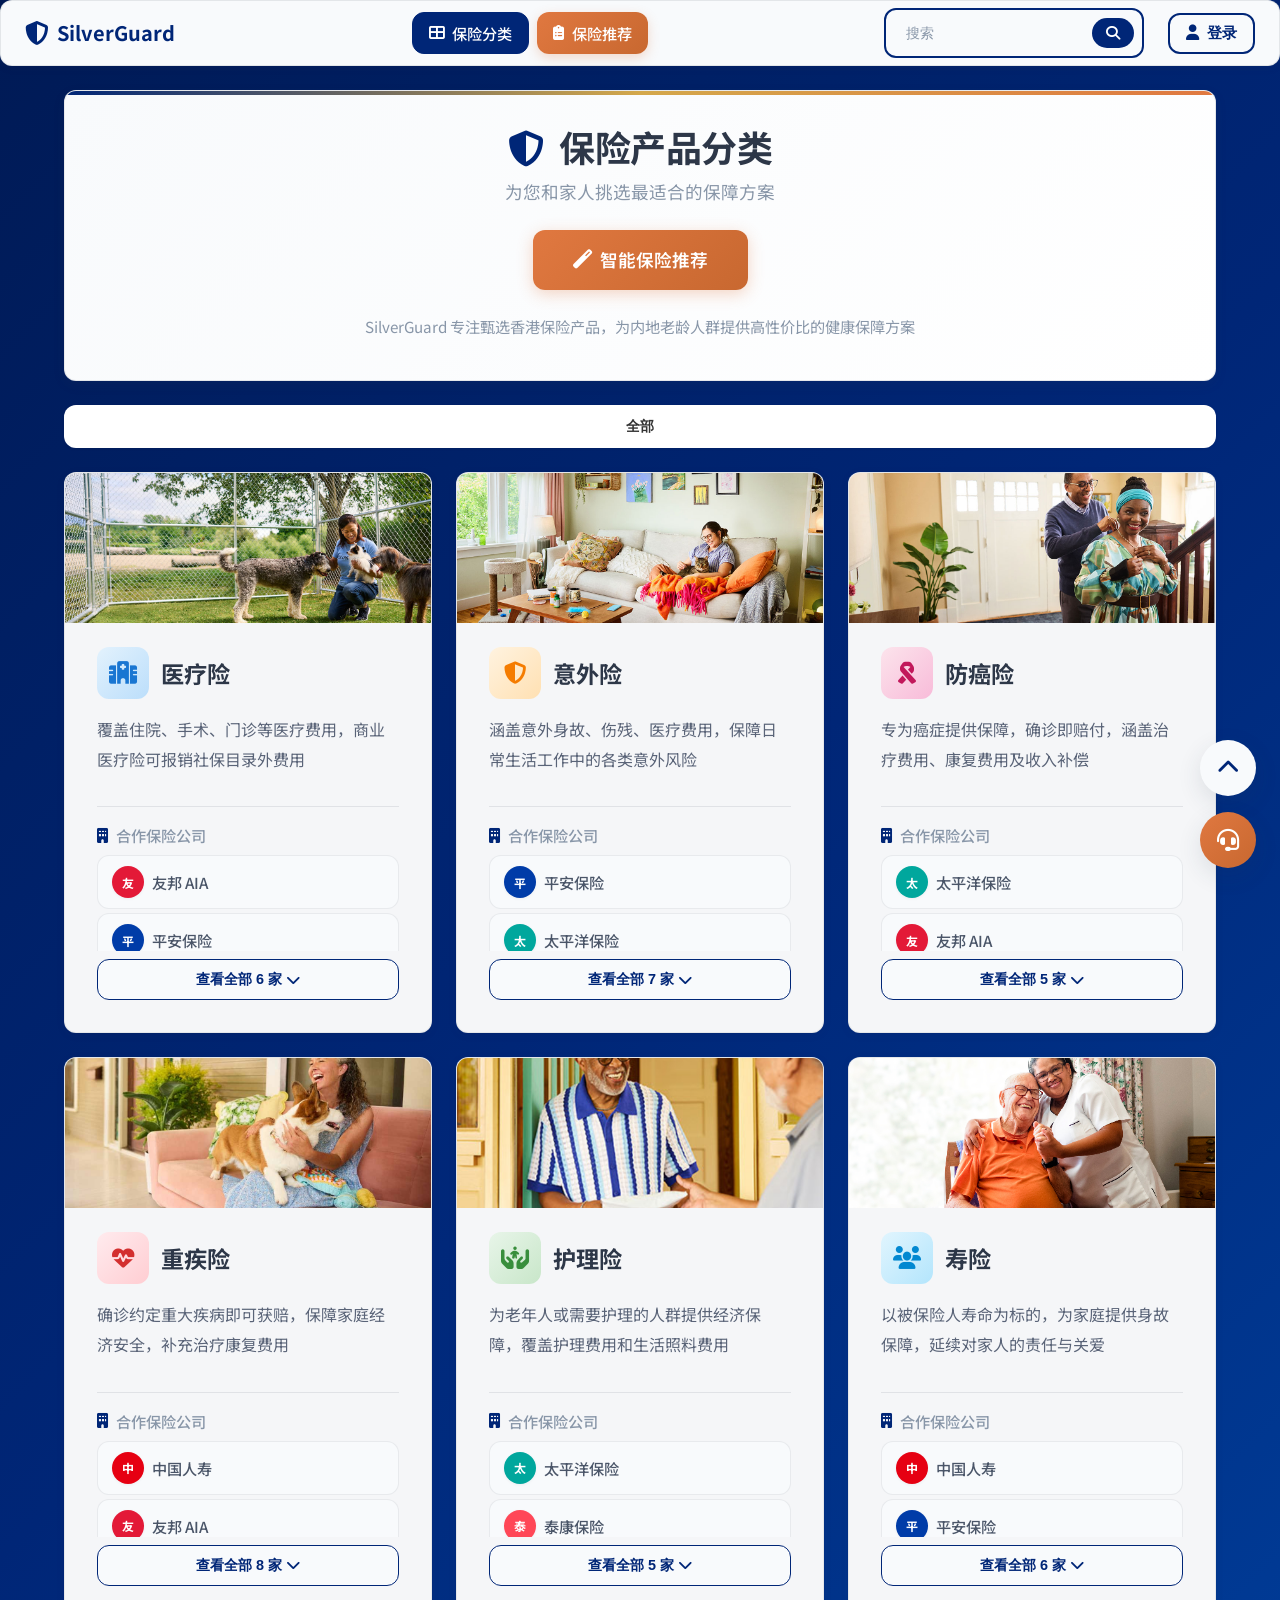
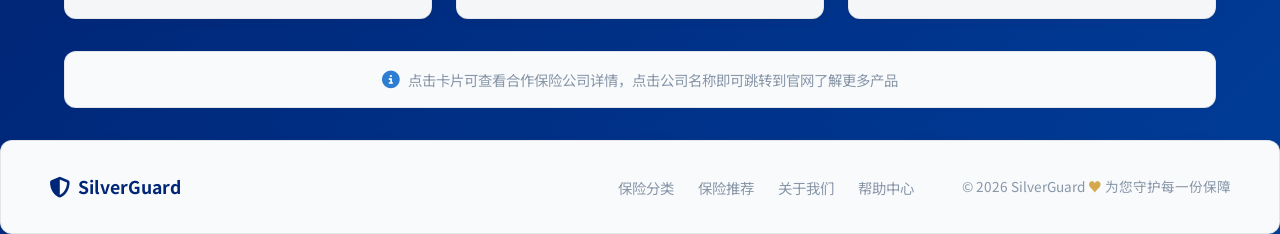
==== commit dd2c8f7f: "Add files via upload" ====
--- a/SilverGuard/index.html
+++ b/SilverGuard/index.html
@@ -140,28 +140,21 @@
     </div>
 
     <div class="container">
-        <!-- 顶部标题区 -->
-        <div class="header">
-            <div class="header-content">
+        <!-- 保险产品分类 + 平台介绍 合并模块 -->
+        <div class="hero-card">
+            <div class="hero-card-header">
                 <h1><i class="fas fa-shield-alt"></i> 保险产品分类</h1>
                 <p>为您和家人挑选最适合的保障方案</p>
             </div>
-            <!-- 快速入口按钮 -->
-            <div class="quick-actions">
-                <a href="questionnaire.html" class="quick-btn primary">
-                    <i class="fas fa-magic"></i> 智能保险推荐
-                </a>
-                <span class="quick-hint">填写问卷，获取个性化保险方案</span>
-            </div>
+            <a href="questionnaire.html" class="hero-cta-btn">
+                <i class="fas fa-magic"></i> 智能保险推荐
+            </a>
+            <p class="hero-platform-desc">SilverGuard 专注甄选香港保险产品，为内地老龄人群提供高性价比的健康保障方案</p>
         </div>
 
         <!-- 筛选标签 -->
         <div class="filter-section">
             <button class="filter-btn active" data-filter="all">全部</button>
-            <button class="filter-btn" data-filter="health">健康险</button>
-            <button class="filter-btn" data-filter="accident">意外险</button>
-            <button class="filter-btn" data-filter="protection">保障型</button>
-            <button class="filter-btn" data-filter="life">寿险</button>
         </div>
 
         <!-- 保险分类网格 -->
@@ -172,10 +165,12 @@
                 <div class="category-image">
                     <img src="picture/P1.png" alt="医疗险">
                 </div>
-                <div class="category-icon">
-                    <i class="fas fa-hospital"></i>
-                </div>
-                <h3>医疗险</h3>
+                <div class="category-header">
+                    <div class="category-icon">
+                        <i class="fas fa-hospital"></i>
+                    </div>
+                    <h3>医疗险</h3>
+                </div>
                 <p>覆盖住院、手术、门诊等医疗费用，商业医疗险可报销社保目录外费用</p>
                 <div class="category-companies">
                     <span class="companies-label">
@@ -221,14 +216,15 @@
 
             <!-- 意外险卡片 -->
             <div class="category-card accident-card" onclick="expandCategory('accident')">
-
                 <div class="category-image">
                     <img src="picture/P2.png" alt="意外险">
                 </div>
-                <div class="category-icon">
-                    <i class="fas fa-shield-alt"></i>
-                </div>
-                <h3>意外险</h3>
+                <div class="category-header">
+                    <div class="category-icon">
+                        <i class="fas fa-shield-alt"></i>
+                    </div>
+                    <h3>意外险</h3>
+                </div>
                 <p>涵盖意外身故、伤残、医疗费用，保障日常生活工作中的各类意外风险</p>
                 <div class="category-companies">
                     <span class="companies-label">
@@ -282,10 +278,12 @@
                 <div class="category-image">
                     <img src="picture/P3.png" alt="防癌险">
                 </div>
-                <div class="category-icon">
-                    <i class="fas fa-ribbon"></i>
-                </div>
-                <h3>防癌险</h3>
+                <div class="category-header">
+                    <div class="category-icon">
+                        <i class="fas fa-ribbon"></i>
+                    </div>
+                    <h3>防癌险</h3>
+                </div>
                 <p>专为癌症提供保障，确诊即赔付，涵盖治疗费用、康复费用及收入补偿</p>
 
                 <div class="category-companies">
@@ -330,10 +328,12 @@
                 <div class="category-image">
                     <img src="picture/P4.png" alt="重疾险">
                 </div>
-                <div class="category-icon">
-                    <i class="fas fa-heartbeat"></i>
-                </div>
-                <h3>重疾险</h3>
+                <div class="category-header">
+                    <div class="category-icon">
+                        <i class="fas fa-heartbeat"></i>
+                    </div>
+                    <h3>重疾险</h3>
+                </div>
                 <p>确诊约定重大疾病即可获赔，保障家庭经济安全，补充治疗康复费用</p>
                 
                 <div class="category-companies">
@@ -393,10 +393,12 @@
                 <div class="category-image">
                     <img src="picture/P5.png" alt="护理险">
                 </div>
-                <div class="category-icon">
-                    <i class="fas fa-hands-holding-child"></i>
-                </div>
-                <h3>护理险</h3>
+                <div class="category-header">
+                    <div class="category-icon">
+                        <i class="fas fa-hands-holding-child"></i>
+                    </div>
+                    <h3>护理险</h3>
+                </div>
                 <p>为老年人或需要护理的人群提供经济保障，覆盖护理费用和生活照料费用</p>
 
                 <div class="category-companies">
@@ -441,10 +443,12 @@
                 <div class="category-image">
                     <img src="picture/P6.png" alt="寿险">
                 </div>
-                <div class="category-icon">
-                    <i class="fas fa-users"></i>
-                </div>
-                <h3>寿险</h3>
+                <div class="category-header">
+                    <div class="category-icon">
+                        <i class="fas fa-users"></i>
+                    </div>
+                    <h3>寿险</h3>
+                </div>
                 <p>以被保险人寿命为标的，为家庭提供身故保障，延续对家人的责任与关爱</p>
                 <div class="category-companies">
                     <span class="companies-label">
--- a/SilverGuard/css/style.css
+++ b/SilverGuard/css/style.css
@@ -22,10 +22,10 @@
     --accent-gold-light: #E8C678;
     --accent-gold-dark: #B8923D;
     
-    /* 强调色 - 珊瑚橙 */
-    --accent-coral: #E85D4C;
-    --accent-coral-light: #FF7B6B;
-    --accent-coral-dark: #D44A38;
+    /* 强调色 - 暖调橙红 */
+    --accent-coral: #E07840;
+    --accent-coral-light: #F09060;
+    --accent-coral-dark: #C86830;
     
     /* 功能色 */
     --success-green: #1E874B;
@@ -34,29 +34,29 @@
     --info-blue: #2D7DD2;
     
     /* 文字层级 */
-    --text-primary: #1a1a2e;        /* 主标题 */
-    --text-secondary: #3d4260;      /* 副标题/重要正文 */
-    --text-body: #5a5f78;            /* 正文 */
-    --text-muted: #8a8fa8;           /* 辅助文字 */
+    --text-primary: #2d3748;        /* 主标题 - 深灰 */
+    --text-secondary: #4a5568;       /* 副标题/重要正文 - 中灰 */
+    --text-body: #5a6478;            /* 正文 - 柔和灰 */
+    --text-muted: #8896a8;           /* 辅助文字 */
     --text-inverse: #FFFFFF;         /* 反色文字 */
     
     /* 背景色系 */
-    --bg-page: #F4F6FB;
-    --bg-card: #FFFFFF;
-    --bg-elevated: #FAFBFD;
-    --bg-hover: #F0F4FF;
+    --bg-page: #EEF2F7;
+    --bg-card: #F8FAFC;
+    --bg-elevated: #FFFFFF;
+    --bg-hover: #E8EDF3;
     
     /* 边框与分隔 */
-    --border-light: #E8EBF2;
-    --border-medium: #D1D5E2;
+    --border-light: rgba(45, 55, 72, 0.1);
+    --border-medium: rgba(45, 55, 72, 0.18);
     --border-focus: var(--primary-blue);
     
     /* 阴影系统 */
-    --shadow-xs: 0 1px 2px rgba(26, 26, 46, 0.04);
-    --shadow-sm: 0 2px 8px rgba(26, 26, 46, 0.06);
-    --shadow-md: 0 4px 16px rgba(26, 26, 46, 0.08);
-    --shadow-lg: 0 8px 32px rgba(26, 26, 46, 0.1);
-    --shadow-xl: 0 16px 48px rgba(26, 26, 46, 0.12);
+    --shadow-xs: 0 1px 3px rgba(45, 55, 72, 0.06);
+    --shadow-sm: 0 2px 8px rgba(45, 55, 72, 0.08);
+    --shadow-md: 0 4px 12px rgba(45, 55, 72, 0.1);
+    --shadow-lg: 0 8px 24px rgba(45, 55, 72, 0.12);
+    --shadow-xl: 0 12px 36px rgba(45, 55, 72, 0.14);
     
     /* 间距系统 */
     --space-xs: 4px;
@@ -67,11 +67,11 @@
     --space-2xl: 48px;
     --space-3xl: 64px;
     
-    /* 圆角系统 */
-    --radius-sm: 6px;
-    --radius-md: 10px;
-    --radius-lg: 16px;
-    --radius-xl: 24px;
+    /* 圆角系统 - 统一12px */
+    --radius-sm: 8px;
+    --radius-md: 12px;
+    --radius-lg: 12px;
+    --radius-xl: 16px;
     --radius-full: 9999px;
     
     /* 过渡动画 */
@@ -230,12 +230,12 @@
     background: linear-gradient(135deg, var(--accent-coral) 0%, var(--accent-coral-dark) 100%);
     color: var(--text-inverse) !important;
     border: none !important;
-    box-shadow: 0 4px 12px rgba(232, 93, 76, 0.25);
+    box-shadow: 0 4px 12px rgba(224, 120, 64, 0.25);
 }
 
 .nav-link-highlight:hover {
     transform: translateY(-2px);
-    box-shadow: 0 6px 20px rgba(232, 93, 76, 0.35);
+    box-shadow: 0 6px 20px rgba(224, 120, 64, 0.35);
     background: linear-gradient(135deg, var(--accent-coral-light) 0%, var(--accent-coral) 100%);
 }
 
@@ -250,15 +250,15 @@
     display: flex;
     align-items: center;
     border: 2px solid var(--primary-blue);
-    border-radius: var(--radius-full);
-    padding: 6px 6px 6px var(--space-md);
+    border-radius: var(--radius-md);
+    padding: 8px 8px 8px var(--space-md);
     background-color: var(--bg-card);
     width: 260px;
 }
 
 .search-bar:hover {
     border-color: var(--primary-blue-light);
-    box-shadow: 0 0 0 3px var(--primary-blue-subtle);
+    box-shadow: 0 0 0 3px rgba(0, 38, 119, 0.1);
 }
 
 .search-bar input {
@@ -334,7 +334,7 @@
 
 .modal-content {
     background: var(--bg-card);
-    border-radius: var(--radius-xl);
+    border-radius: var(--radius-md);
     width: 90%;
     max-width: 420px;
     box-shadow: var(--shadow-xl);
@@ -587,20 +587,25 @@
     text-decoration: underline;
 }
 
-/* ========== 第三优先级：首页首屏布局优化 ========== */
-.header {
+/* ========== 第三优先级：合并首屏 Hero 模块 ========== */
+/* 合并后的 hero-card：顶部 Banner + 平台介绍一体化白色卡片 */
+.hero-card {
     background: linear-gradient(135deg, var(--bg-card) 0%, var(--bg-elevated) 100%);
-    border-radius: var(--radius-xl);
-    padding: var(--space-2xl) var(--space-xl);
+    border-radius: var(--radius-md);
+    padding: var(--space-xl) var(--space-xl) calc(var(--space-xl) + 8px);
     margin-bottom: var(--space-lg);
     box-shadow: var(--shadow-md);
     text-align: center;
     border: 1px solid var(--border-light);
     position: relative;
     overflow: hidden;
-}
-
-.header::before {
+    display: flex;
+    flex-direction: column;
+    align-items: center;
+    gap: var(--space-lg);
+}
+
+.hero-card::before {
     content: '';
     position: absolute;
     top: 0;
@@ -610,12 +615,11 @@
     background: linear-gradient(90deg, var(--primary-blue), var(--accent-gold), var(--accent-coral));
 }
 
-.header-content {
-    max-width: 700px;
-    margin: 0 auto;
-}
-
-.header-content h1 {
+.hero-card-header {
+    width: 100%;
+}
+
+.hero-card-header h1 {
     font-size: 2.25rem;
     font-weight: 700;
     color: var(--text-primary);
@@ -623,81 +627,66 @@
     letter-spacing: -0.5px;
 }
 
-.header-content h1 i {
+.hero-card-header h1 i {
     color: var(--primary-blue);
     margin-right: var(--space-sm);
 }
 
-.header-content p {
+.hero-card-header p {
     color: var(--text-muted);
     font-size: 1.1rem;
     margin: 0;
 }
 
-/* 快速入口按钮 - 首屏核心CTA */
-.quick-actions {
-    margin-top: var(--space-xl);
-    display: flex;
-    flex-direction: column;
-    align-items: center;
-    gap: var(--space-md);
-}
-
-.quick-btn {
+/* 主行动按钮 - 视觉焦点，品牌橙色 */
+.hero-cta-btn {
     display: inline-flex;
     align-items: center;
     gap: var(--space-sm);
     padding: 16px 40px;
-    border-radius: var(--radius-full);
+    border-radius: var(--radius-md);
     font-weight: 600;
     font-size: 1.1rem;
     text-decoration: none;
-    border: none;
-    cursor: pointer;
-}
-
-.quick-btn.primary {
     background: linear-gradient(135deg, var(--accent-coral) 0%, var(--accent-coral-dark) 100%);
     color: var(--text-inverse);
-    box-shadow: 0 6px 24px rgba(232, 93, 76, 0.35);
+    box-shadow: 0 4px 16px rgba(224, 120, 64, 0.3);
     position: relative;
     overflow: hidden;
-}
-
-.quick-btn.primary::before {
+    transition: all var(--transition-base);
+}
+
+.hero-cta-btn::before {
     content: '';
     position: absolute;
     top: 0;
     left: -100%;
     width: 100%;
     height: 100%;
-    background: linear-gradient(90deg, transparent, rgba(255,255,255,0.2), transparent);
+    background: linear-gradient(90deg, transparent, rgba(255, 255, 255, 0.15), transparent);
     transition: left 0.5s ease;
 }
 
-.quick-btn.primary:hover::before {
+.hero-cta-btn:hover::before {
     left: 100%;
 }
 
-.quick-btn.primary:hover {
+.hero-cta-btn:hover {
     transform: translateY(-3px) scale(1.02);
     box-shadow: 0 10px 35px rgba(232, 93, 76, 0.45);
 }
 
-.quick-btn.primary i {
+.hero-cta-btn i {
     font-size: 1.2rem;
 }
 
-.quick-hint {
-    font-size: 0.9rem;
-    color: var(--text-muted);
-    display: flex;
-    align-items: center;
-    gap: var(--space-xs);
-}
-
-.quick-hint i {
-    color: var(--accent-gold);
+/* 平台介绍文案 - 弱化，不抢焦点 */
+.hero-platform-desc {
+    font-size: 0.95rem;
+    color: var(--text-muted);
+    margin: 0;
+    line-height: 1.7;
+    max-width: 620px;
 }
 
 /* 筛选标签 */
@@ -705,36 +694,54 @@
     display: flex;
     justify-content: center;
     gap: var(--space-sm);
-    margin-bottom: var(--space-xl);
+    margin-bottom: var(--space-lg);
     flex-wrap: wrap;
+    background: #ffffff;
+    padding: 4px var(--space-lg);
+    border-radius: var(--radius-lg);
+    box-shadow: 0 1px 3px rgba(0, 0, 0, 0.08);
 }
 
 .filter-btn {
-    padding: 10px 24px;
-    border: 2px solid var(--border-light);
-    background: var(--bg-card);
-    color: var(--text-body);
-    border-radius: var(--radius-full);
+    padding: 8px 20px;
+    border: none;
+    background: transparent;
+    color: #333333;
     font-size: 0.9rem;
     font-weight: 500;
     cursor: pointer;
-    box-shadow: var(--shadow-xs);
 }
 
 .filter-btn:hover {
-    background: var(--bg-hover);
-    border-color: var(--primary-blue);
-    color: var(--primary-blue);
-    transform: translateY(-2px);
-    box-shadow: var(--shadow-sm);
+    color: var(--primary-blue);
 }
 
 .filter-btn.active {
-    background: var(--primary-blue);
-    color: var(--text-inverse);
-    border-color: var(--primary-blue);
-    box-shadow: var(--shadow-md);
-}
+    background: transparent;
+    color: #333333;
+    font-weight: 600;
+}
+
+/* 筛选说明注释 */
+/*
+.filter-note {
+    display: flex;
+    align-items: center;
+    justify-content: center;
+    gap: var(--space-sm);
+    padding: var(--space-sm) var(--space-md);
+    background: var(--primary-blue-subtle);
+    border-radius: var(--radius-md);
+    margin-bottom: var(--space-xl);
+    color: var(--primary-blue);
+    font-size: 0.85rem;
+}
+
+.filter-note i {
+    font-size: 1rem;
+    flex-shrink: 0;
+}
+*/
 
 /* ========== 保险分类网格 ========== */
 .category-grid {
@@ -746,31 +753,33 @@
 
 /* ========== 分类卡片 ========== */
 .category-card {
-    background: var(--bg-card);
-    border-radius: var(--radius-lg);
-    padding: 0;
-    box-shadow: var(--shadow-sm);
+    background: #F5F6F8;
+    border-radius: var(--radius-md);
+    padding: var(--space-xl);
+    box-shadow: 0 2px 8px rgba(45, 55, 72, 0.08), 0 1px 2px rgba(45, 55, 72, 0.04);
     transition: all var(--transition-base);
     cursor: pointer;
     position: relative;
     overflow: hidden;
-    border: 1px solid var(--border-light);
+    border: 1px solid rgba(45, 55, 72, 0.08);
     display: flex;
     flex-direction: column;
 }
 
 .category-card:hover {
-    transform: translateY(-6px);
-    box-shadow: var(--shadow-lg);
-    border-color: var(--primary-blue-subtle);
+    transform: translateY(-3px);
+    box-shadow: 0 6px 20px rgba(45, 55, 72, 0.12), 0 2px 6px rgba(45, 55, 72, 0.06);
+    border-color: var(--primary-blue);
 }
 
 /* 卡片图片区域 */
 .category-image {
-    width: 100%;
+    width: calc(100% + var(--space-xl) * 2);
     height: 150px;
     position: relative;
     overflow: hidden;
+    margin: calc(var(--space-xl) * -1);
+    margin-bottom: var(--space-lg);
 }
 
 .category-image img {
@@ -819,10 +828,19 @@
 
 /* 卡片内容区 */
 .category-card-content {
-    padding: var(--space-lg);
+    padding: var(--space-lg) var(--space-xl);
     flex: 1;
     display: flex;
     flex-direction: column;
+}
+
+/* 卡片标题和图标区域 */
+.category-header {
+    display: flex !important;
+    flex-direction: row !important;
+    align-items: center;
+    gap: 12px;
+    margin-bottom: var(--space-md);
 }
 
 /* 卡片图标 */
@@ -834,7 +852,6 @@
     align-items: center;
     justify-content: center;
     font-size: 1.4rem;
-    margin-bottom: var(--space-md);
     flex-shrink: 0;
 }
 
@@ -876,18 +893,18 @@
 
 /* 卡片标题 */
 .category-card h3 {
-    font-size: 1.25rem;
-    font-weight: 600;
+    font-size: 1.45rem;
+    font-weight: 700;
     color: var(--text-primary);
-    margin-bottom: var(--space-sm);
+    letter-spacing: -0.2px;
 }
 
 /* 卡片描述 */
 .category-card > p {
-    color: var(--text-muted);
-    font-size: 0.9rem;
-    line-height: 1.7;
-    margin-bottom: var(--space-md);
+    color: var(--text-body);
+    font-size: 1rem;
+    line-height: 1.85;
+    margin-bottom: var(--space-xl);
     flex: 1;
 }
 
@@ -949,8 +966,8 @@
 
 /* 保险公司列表区域 */
 .category-companies {
-    border-top: 1px solid var(--border-light);
-    padding-top: var(--space-md);
+    border-top: 0.5px solid var(--border-light);
+    padding: var(--space-md) 0 0;
     margin-top: auto;
 }
 
@@ -958,7 +975,7 @@
     display: flex;
     align-items: center;
     gap: var(--space-sm);
-    font-size: 0.85rem;
+    font-size: 0.95rem;
     color: var(--text-muted);
     margin-bottom: var(--space-sm);
     font-weight: 500;
@@ -987,21 +1004,22 @@
     display: flex;
     align-items: center;
     gap: var(--space-sm);
-    padding: 8px 12px;
-    background: var(--bg-elevated);
-    border-radius: var(--radius-sm);
+    padding: 10px 14px;
+    background: var(--bg-card);
+    border-radius: var(--radius-md);
     text-decoration: none;
     color: var(--text-secondary);
     transition: all var(--transition-base);
-    border: 1px solid transparent;
+    border: 1px solid rgba(45, 55, 72, 0.08);
+    font-size: 0.95rem;
 }
 
 .company-item:hover {
-    background: var(--bg-hover);
-    border-color: var(--primary-blue-subtle);
+    background: var(--bg-elevated);
+    border-color: var(--primary-blue);
     color: var(--primary-blue);
     transform: translateX(4px);
-    box-shadow: var(--shadow-xs);
+    box-shadow: var(--shadow-sm);
 }
 
 .company-logo-small {
@@ -1021,7 +1039,7 @@
 
 .company-name {
     flex: 1;
-    font-size: 0.85rem;
+    font-size: 0.95rem;
     font-weight: 500;
 }
 
@@ -1039,25 +1057,32 @@
 /* 展开/收起按钮 */
 .expand-btn {
     width: 100%;
-    padding: var(--space-sm);
+    padding: 10px var(--space-md);
     margin-top: var(--space-sm);
-    background: transparent;
-    border: 1px dashed var(--border-medium);
-    border-radius: var(--radius-sm);
-    color: var(--primary-blue);
-    font-size: 0.85rem;
-    font-weight: 500;
+    background: var(--bg-card);
+    border: 1px solid var(--primary-blue);
+    border-radius: var(--radius-md);
+    color: var(--primary-blue);
+    font-size: 0.9rem;
+    font-weight: 600;
     cursor: pointer;
     display: flex;
     align-items: center;
     justify-content: center;
     gap: var(--space-xs);
+    transition: all var(--transition-base);
 }
 
 .expand-btn:hover {
-    background: var(--bg-hover);
-    border-color: var(--primary-blue);
-    border-style: solid;
+    background: var(--primary-blue);
+    color: var(--text-inverse);
+    box-shadow: 0 4px 12px rgba(0, 38, 119, 0.2);
+    transform: translateY(-1px);
+}
+
+.expand-btn.expanded {
+    background: var(--primary-blue-subtle);
+    color: var(--primary-blue);
 }
 
 .expand-btn i {
@@ -1132,10 +1157,10 @@
 /* 页脚 */
 .site-footer {
     background: var(--bg-card);
-    border-radius: var(--radius-xl);
+    border-radius: var(--radius-md);
     padding: var(--space-xl) var(--space-2xl);
     margin-top: var(--space-xl);
-    box-shadow: var(--shadow-sm);
+    box-shadow: var(--shadow-md);
     border: 1px solid var(--border-light);
 }
 
@@ -1224,7 +1249,7 @@
 
 .search-modal-content {
     background: var(--bg-card);
-    border-radius: var(--radius-xl);
+    border-radius: var(--radius-md);
     width: 90%;
     max-width: 700px;
     max-height: 80vh;
@@ -1562,21 +1587,26 @@
         width: 180px;
     }
     
-    .header {
-        padding: var(--space-xl) var(--space-lg);
-    }
-    
-    .header-content h1 {
+    .hero-card {
+        padding: var(--space-lg) var(--space-lg) calc(var(--space-lg) + 8px);
+        gap: var(--space-md);
+    }
+
+    .hero-card-header h1 {
         font-size: 1.6rem;
     }
-    
-    .header-content p {
+
+    .hero-card-header p {
         font-size: 0.95rem;
     }
-    
-    .quick-btn {
+
+    .hero-cta-btn {
         padding: 14px 32px;
         font-size: 1rem;
+    }
+
+    .hero-platform-desc {
+        font-size: 0.9rem;
     }
     
     .category-grid {
@@ -1639,8 +1669,12 @@
         display: none;
     }
     
-    .header-content h1 {
+    .hero-card-header h1 {
         font-size: 1.4rem;
+    }
+
+    .hero-platform-desc {
+        font-size: 0.85rem;
     }
     
     .category-card h3 {
